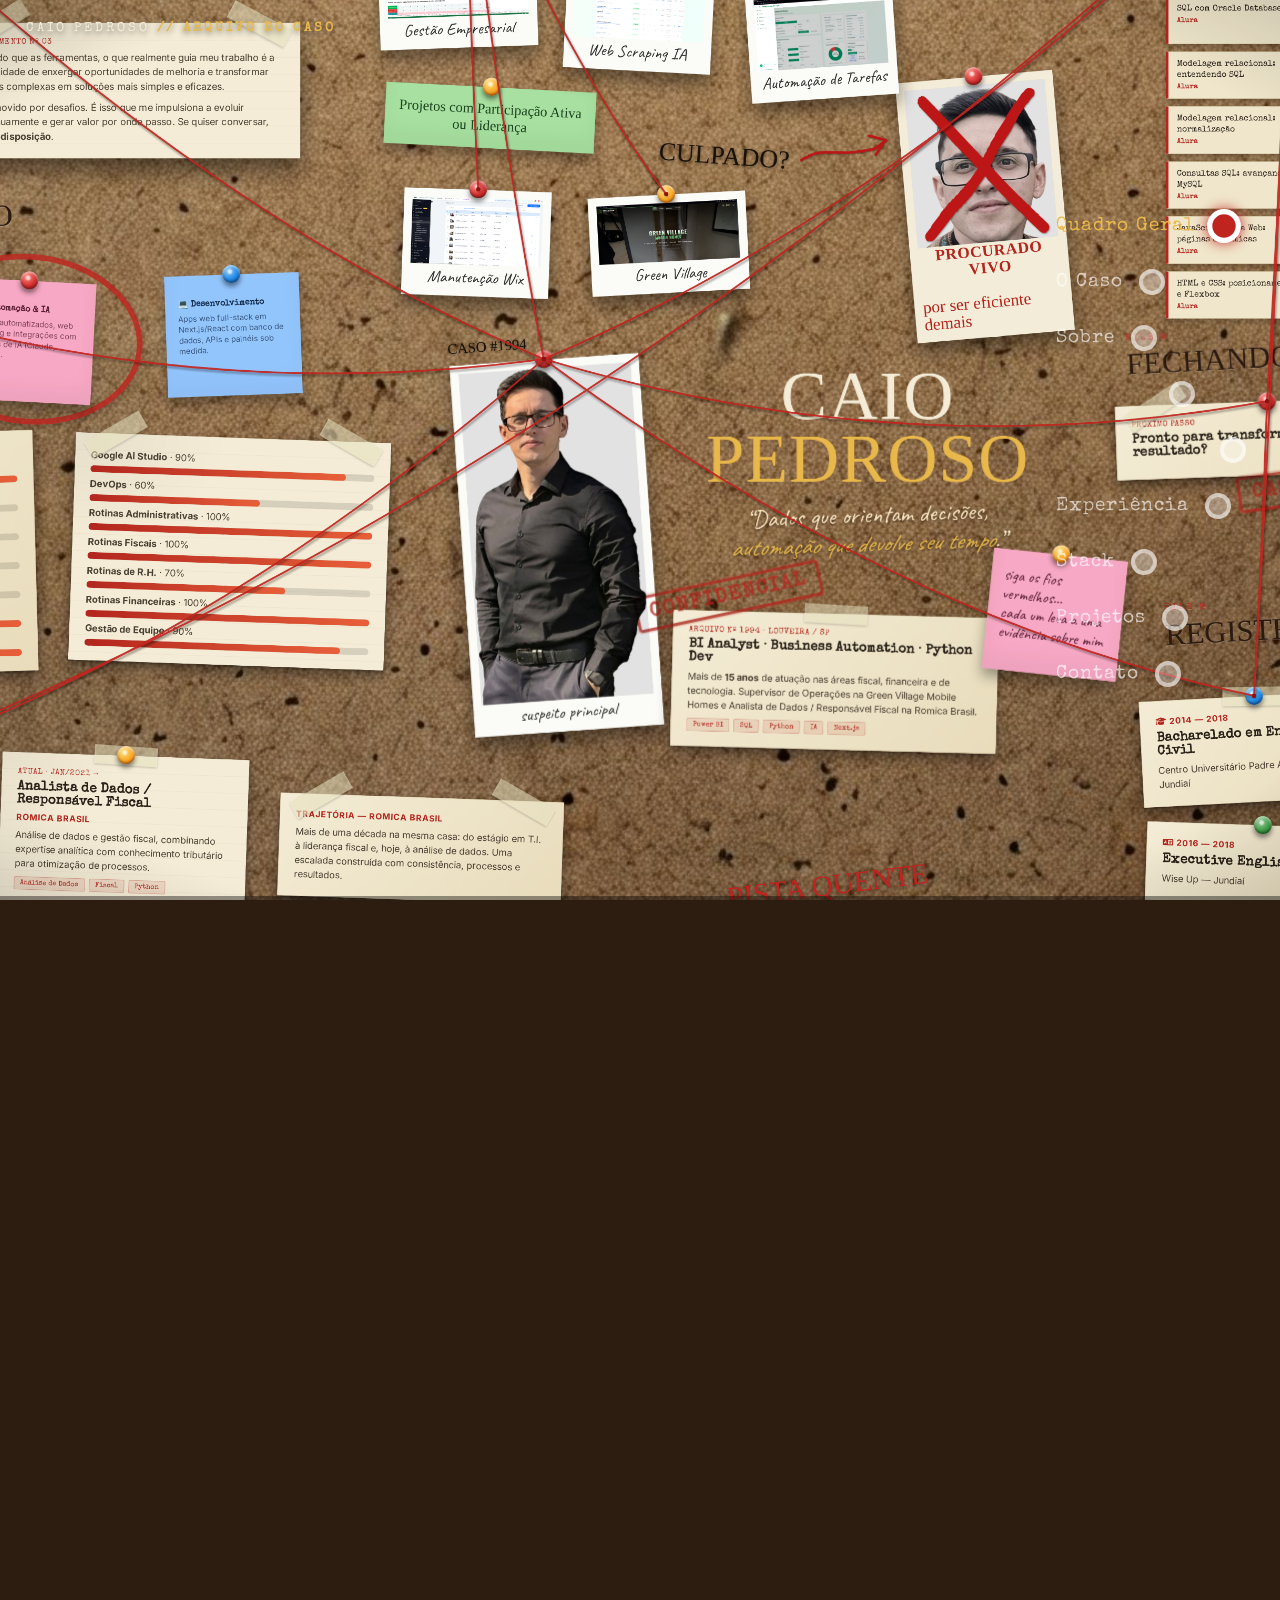
==== board.html @ 562f64b1 "feat: quadro de investigação interativo (board.html) Página "Arquivo do Caso" — portfólio em formato" ====
<!DOCTYPE html>
<html lang="pt-BR">

<head>
    <meta charset="UTF-8">
    <meta name="viewport" content="width=device-width, initial-scale=1.0">
    <title>Caio Pedroso — Arquivo do Caso</title>
    <meta name="description"
        content="Portfólio investigativo de Caio Pedroso — BI Analyst, Business Automation e Python Developer. Um quadro de evidências interativo.">
    <link rel="preconnect" href="https://fonts.googleapis.com">
    <link rel="preconnect" href="https://fonts.gstatic.com" crossorigin>
    <link href="https://fonts.googleapis.com/css2?family=Inter:wght@300;400;500;600;700;800;900&family=Special+Elite&family=Permanent+Marker&family=Caveat:wght@500;600;700&display=swap"
        rel="stylesheet">
    <link rel="stylesheet" href="https://cdnjs.cloudflare.com/ajax/libs/font-awesome/6.5.1/css/all.min.css">
    <link rel="stylesheet" href="assets/css/board.css?v=27">
</head>

<body>

    <!-- ═══════════════ LOADER ═══════════════ -->
    <div class="loader" id="loader">
        <div class="spin"></div>
        <p>ABRINDO ARQUIVO DO CASO…</p>
    </div>

    <!-- ═══════════════ STAGE (camera viewport) ═══════════════ -->
    <div class="stage" id="stage">
        <div class="bg-layer" id="bgLayer"></div>

        <!-- ═══════════════ BOARD WORLD ═══════════════ -->
        <div class="board-world" id="world" style="--world-w:4230px; --world-h:3300px;">

            <!-- Red threads drawn here by JS -->
            <svg class="strings" id="strings" viewBox="0 0 4230 3300" preserveAspectRatio="none"></svg>

            <!-- ───────────── SCATTER · evidências soltas ───────────── -->
            <div class="scatter">
                <div class="circle-mark" style="left: 735px; top: 1523px; width: 200px; height: 150px; transform: rotate(6deg) scale(2.159);"></div>
                <div class="kw ink" style="left: 70px; top: 970px; transform: rotate(-3deg);">DADOS → DECISÃO</div>

                <!-- shared hand-drawn filter for the doodles -->
                <svg width="0" height="0" style="position:absolute" aria-hidden="true">
                    <filter id="rough" x="-30%" y="-30%" width="160%" height="160%">
                        <feTurbulence type="fractalNoise" baseFrequency="0.03" numOctaves="2" seed="11" result="n"/>
                        <feDisplacementMap in="SourceGraphic" in2="n" scale="4.5"/>
                    </filter>
                </svg>

                <!-- detective scribbles -->
                <svg class="doodle" viewBox="0 0 120 70" preserveAspectRatio="none" style="left: 2287px; top: 1187px; width: 190px; height: 110px; transform: rotate(-4deg);" aria-hidden="true">
                    <g filter="url(#rough)" stroke="#bd1717" fill="none" stroke-width="3.2" stroke-linecap="round" stroke-linejoin="round">
                        <path d="M8 40 C 42 22, 80 52, 110 26"/>
                        <path d="M92 17 L 112 24 L 99 41"/>
                    </g>
                </svg>

                <svg class="doodle" viewBox="0 0 80 96" preserveAspectRatio="none" style="left: 2411px; top: 2825px; width: 95px; height: 114px; transform: rotate(5deg) scale(3.704);" aria-hidden="true">
                    <g filter="url(#rough)" stroke="#bd1717" fill="none" stroke-width="3.4" stroke-linecap="round">
                        <ellipse cx="40" cy="44" rx="33" ry="38"/>
                        <path d="M27 31 C 30 18, 53 19, 53 33 C 53 45, 40 44, 40 56"/>
                    </g>
                    <circle cx="40" cy="69" r="2.8" fill="#bd1717"/>
                </svg>

                <div class="kw ink" style="left: 4018px; top: 475px; transform: rotate(3deg); font-size: 38px;">VERIFICAR</div>

                <div class="kw" style="left: 2222px; top: 2614px; transform: rotate(-7deg) scale(1.469); font-size: 38px;">PISTA QUENTE</div>

                <svg class="doodle" viewBox="0 0 130 34" preserveAspectRatio="none" style="left: 3503px; top: 2704px; width: 320px; height: 48px; transform: rotate(-2deg);" aria-hidden="true">
                    <g filter="url(#rough)" stroke="#bd1717" fill="none" stroke-width="3" stroke-linecap="round">
                        <path d="M6 14 C 40 6, 80 24, 124 12"/>
                        <path d="M9 24 C 42 18, 82 30, 122 22"/>
                    </g>
                </svg>

                <div class="kw" style="left: 394px; top: 3018px; transform: rotate(4deg); font-size: 38px;">MOTIVO?</div>
                <div class="kw ink" style="left: 760px; top: 521px; transform: rotate(-5deg); font-size: 38px;">ÁLIBI?</div>

                <!-- exclamation mark -->
                <svg class="doodle" viewBox="0 0 24 90" preserveAspectRatio="none" style="left: 2915px; top: 2730px; width: 44px; height: 120px; transform: rotate(5deg);" aria-hidden="true">
                    <g filter="url(#rough)" stroke="#bd1717" fill="none" stroke-width="5" stroke-linecap="round">
                        <path d="M12 8 L 12 60"/>
                    </g>
                    <circle cx="12" cy="80" r="4.5" fill="#bd1717"/>
                </svg>

                <!-- second arrow -->
                <svg class="doodle" viewBox="0 0 110 80" preserveAspectRatio="none" style="left: 3851px; top: 492px; width: 155px; height: 110px; transform: rotate(-8deg);" aria-hidden="true">
                    <g filter="url(#rough)" stroke="#bd1717" fill="none" stroke-width="3.2" stroke-linecap="round" stroke-linejoin="round">
                        <path d="M100 12 C 70 30, 42 36, 12 66"/>
                        <path d="M30 58 L 10 68 L 23 50"/>
                    </g>
                </svg>

                <div class="kw ink" style="left: 1624px; top: 1595px; transform: rotate(-4deg) scale(0.926); font-size: 30px;">CASO #1994</div>
                <div class="kw" style="left: 2452px; top: 3050px; transform: rotate(-7deg) scale(1.999); font-size: 34px;">URGENTE</div>
                <div class="kw ink" style="left: 2065px; top: 1228px; transform: rotate(4deg) scale(1.36); font-size: 36px;">CULPADO?</div>

                <!-- check mark -->
                <svg class="doodle" viewBox="0 0 50 50" preserveAspectRatio="none" style="left: 2905px; top: 2880px; width: 64px; height: 64px; transform: rotate(-6deg);" aria-hidden="true">
                    <g filter="url(#rough)" stroke="#bd1717" fill="none" stroke-width="4.5" stroke-linecap="round" stroke-linejoin="round">
                        <path d="M8 28 L 20 42 L 44 8"/>
                    </g>
                </svg>

                <div class="polaroid wanted" style="left: 2502px; top: 1098px; width: 300px; --rot: -5deg; transform: rotate(-5deg);">
                    <span class="pin"></span>
                    <div class="wanted-photo">
                        <img src="assets/img/selfie-nobg.png" alt="Procurado">
                        <svg class="redx" viewBox="0 0 100 120" preserveAspectRatio="none" aria-hidden="true">
                            <defs>
                                <filter id="xrough" x="-20%" y="-20%" width="140%" height="140%">
                                    <feTurbulence type="fractalNoise" baseFrequency="0.018 0.024" numOctaves="2" seed="7" result="n"/>
                                    <feDisplacementMap in="SourceGraphic" in2="n" scale="7"/>
                                </filter>
                            </defs>
                            <g filter="url(#xrough)" stroke="#bd1717" stroke-linecap="round" fill="none">
                                <path d="M15 13 C 39 45, 63 80, 87 108" stroke-width="7.5"/>
                                <path d="M17 16 C 41 42, 59 76, 85 104" stroke-width="3" opacity="0.6"/>
                                <path d="M86 14 C 62 47, 40 78, 13 108" stroke-width="7.5"/>
                                <path d="M84 18 C 60 44, 42 74, 16 105" stroke-width="3" opacity="0.6"/>
                            </g>
                        </svg>
                    </div>
                    <span class="caption"><b>PROCURADO VIVO</b><br>por ser eficiente demais</span>
                </div>
            </div>

            <!-- ───────────── 0 · HERO / CASE FILE ───────────── -->
            <section class="cluster" data-step="0" data-name="O Caso" style="left:1420px; top:1680px; width:1800px; height:820px;">
                <div class="polaroid float" style="position: absolute; left: 238px; top: -44px; width: 360px; --rot: -4deg; transform: rotate(-4deg);">
                    <span class="pin" id="pin-hero"></span>
                    <img src="assets/img/hero-img-0150.png" alt="Caio Pedroso">
                    <span class="caption">suspeito principal</span>
                </div>

                <div style="position: absolute; left: 419px; top: -33px; width: 1180px;">
                    <p class="case-title">
                        <span class="first">CAIO</span>
                        <span class="last">PEDROSO</span>
                    </p>
                    <p class="hero-tagline" style="margin-top:20px;">
                        &ldquo;Dados que orientam decisões,<br><em>automação que devolve seu tempo</em>.&rdquo;
                    </p>
                </div>

                <div class="paper aged" style="position: absolute; left: 636px; top: 440px; width: 620px; --rot: 1.5deg; transform: rotate(1.5deg);">
                    <span class="tape tc"></span>
                    <div class="meta">ARQUIVO Nº 1994 · LOUVEIRA / SP</div>
                    <h3>BI Analyst · Business Automation · Python Dev</h3>
                    <p>Mais de <b>15 anos</b> de atuação nas áreas fiscal, financeira e de tecnologia.
                    Supervisor de Operações na Green Village Mobile Homes e Analista de Dados / Responsável
                    Fiscal na Romica Brasil.</p>
                    <div class="tags">
                        <span>Power BI</span><span>SQL</span><span>Python</span><span>IA</span><span>Next.js</span>
                    </div>
                </div>

                <span class="stamp" style="left: 565px; top: 373px;">Confidencial</span>

                <div class="postit pink" style="position: absolute; left: 1237px; top: 327px; width: 256px; --rot: 6deg; transform: rotate(6deg);">
                    <span class="pin amber"></span>
                    siga os fios vermelhos…<br>cada um leva a uma evidência sobre mim
                </div>
            </section>

            <!-- ───────────── 1 · SOBRE ───────────── -->
            <section class="cluster" data-step="1" data-name="Sobre" style="left: 48px; top: 52px; width: 1420px; height: 1180px;">
                <div class="cluster-label" style="left: 118px; top: 369px;">QUEM É ELE?</div>

                <div class="paper aged" style="position: absolute; left: 54px; top: 573px; width: 620px; --rot: -2deg; transform: rotate(-2deg);">
                    <span class="pin" id="pin-sobre"></span>
                    <span class="tape tl"></span><span class="tape tr"></span>
                    <div class="meta">DEPOIMENTO Nº 01</div>
                    <p class="lead">Se você chegou até aqui, imagino que queira conhecer um pouco mais sobre
                    quem está por trás deste trabalho — então vou me apresentar de forma simples e direta.</p>
                    <p>Meu nome é <b>Caio Pedroso</b>, nasci em 1994 e atualmente moro em Louveira, no interior
                    de São Paulo. Ao longo de mais de <b>15 anos de experiência profissional</b>, venho
                    construindo minha trajetória nas áreas fiscal, financeira e de tecnologia, sempre com um
                    objetivo claro: transformar dados em decisões mais inteligentes e eficientes.</p>
                </div>

                <div class="paper" style="position: absolute; left: 737px; top: 549px; width: 600px; --rot: 3deg; transform: rotate(3deg);">
                    <span class="tape tc"></span>
                    <div class="meta">DEPOIMENTO Nº 02</div>
                    <p>Hoje atuo como <b>Supervisor de Operações</b> na Green Village Mobile Homes e também
                    como <b>Analista de Dados e Responsável Fiscal</b> na Romica Brasil. Meu dia a dia envolve
                    análise de dados, otimização de processos e apoio direto na tomada de decisões estratégicas.</p>
                    <p>Tenho experiência com Excel avançado, Power BI, SQL (MySQL e Oracle), Python e automação
                    de processos com uso de inteligência artificial.</p>
                </div>

                <div class="postit" style="position: absolute; left: 361px; top: 979px; width: 256px; --rot: -5deg; transform: rotate(-5deg);">
                    <span class="pin"></span>
                    "como isso pode ser feito de forma <u>melhor</u>?"
                    <small>— a pergunta que me move</small>
                </div>

                <div class="paper" style="position: absolute; left: 656px; top: 953px; width: 640px; --rot: -2deg; transform: rotate(-2deg);">
                    <span class="tape tl"></span><span class="tape tr"></span>
                    <div class="meta">DEPOIMENTO Nº 03</div>
                    <p>Mais do que as ferramentas, o que realmente guia meu trabalho é a capacidade de enxergar
                    oportunidades de melhoria e transformar rotinas complexas em soluções mais simples e eficazes.</p>
                    <p>Sou movido por desafios. É isso que me impulsiona a evoluir continuamente e gerar valor
                    por onde passo. Se quiser conversar, <b>fico à disposição</b>.</p>
                </div>
            </section>

            <!-- ───────────── 2 · FORMAÇÃO ───────────── -->
            <section class="cluster" data-step="2" data-name="Formação" style="left: 2906px; top: 1857px; width: 1180px; height: 1260px;">
                <div class="cluster-label" style="left: 88px; top: 229px;">REGISTROS ACADÊMICOS</div>

                <div class="paper aged" style="position: absolute; left: 43px; top: 419px; width: 440px; --rot: -3deg; transform: rotate(-3deg);">
                    <span class="pin blue" id="pin-formacao"></span>
                    <span class="tape tc"></span>
                    <h4><i class="fas fa-graduation-cap"></i> 2014 — 2018</h4>
                    <h3>Bacharelado em Engenharia Civil</h3>
                    <p>Centro Universitário Padre Anchieta — Jundiaí</p>
                </div>

                <div class="paper aged" style="position: absolute; left: 580px; top: 436px; width: 440px; --rot: 2deg; transform: rotate(2deg) scale(1.166);">
                    <span class="pin"></span>
                    <h4><i class="fas fa-graduation-cap"></i> 2011 — 2013</h4>
                    <h3>Técnico em Publicidade e Propaganda</h3>
                    <p>Escola Professor Luís Rosa — Jundiaí</p>
                </div>

                <div class="paper aged" style="position: absolute; left: 52px; top: 665px; width: 440px; --rot: 2deg; transform: rotate(2deg);">
                    <span class="pin green"></span>
                    <h4><i class="fas fa-language"></i> 2016 — 2018</h4>
                    <h3>Executive English Course</h3>
                    <p>Wise Up — Jundiaí</p>
                </div>

                <div class="paper aged" style="position: absolute; left: 553px; top: 661px; width: 440px; --rot: 4deg; transform: rotate(4deg);">
                    <span class="pin amber"></span>
                    <h4><i class="fas fa-language"></i> 2018</h4>
                    <h3>Executive English Course</h3>
                    <p>EC English Holdings — Toronto, Canadá</p>
                </div>

                <div class="polaroid" style="position: absolute; left: 676px; top: 960px; width: 300px; --rot: -4deg; transform: rotate(-4deg);">
                    <span class="pin amber"></span>
                    <img class="zoom" src="assets/certs/ec-english-toronto.jpeg" alt="EC English Toronto">
                    <span class="caption">English · Toronto 2018</span>
                </div>

                <div class="polaroid" style="position: absolute; left: 1013px; top: 673px; width: 280px; --rot: 3deg; transform: rotate(3deg);">
                    <span class="pin"></span>
                    <img class="zoom" src="assets/certs/bacharelado-engenharia-civil.jpeg" alt="Bacharelado em Engenharia Civil" onerror="this.style.opacity=.4">
                    <span class="caption">Bacharelado · Eng. Civil</span>
                </div>

                <div class="polaroid" style="position: absolute; left: 1027px; top: 959px; width: 260px; --rot: -3deg; transform: rotate(-3deg);">
                    <span class="pin green"></span>
                    <img class="zoom" src="assets/certs/wiseup-english.jpeg" alt="Wise Up English" onerror="this.style.opacity=.4">
                    <span class="caption">Wise Up · English</span>
                </div>

                <div class="paper" style="position: absolute; left: 42px; top: 897px; width: 560px; --rot: -2deg; transform: rotate(-2deg);">
                    <span class="tape tl"></span><span class="tape tr"></span>
                    <h4><i class="fas fa-language"></i> Idiomas</h4>
                    <p><b>Português</b> — Nativo (100%)</p>
                    <div class="bar"><i style="width:100%"></i></div>
                    <p style="margin-top:8px;"><b>Inglês</b> — Avançado (70%)</p>
                    <div class="bar"><i style="width:70%"></i></div>
                    <p style="margin-top:8px;"><b>Espanhol</b> — Básico (30%)</p>
                    <div class="bar"><i style="width:30%"></i></div>
                </div>
            </section>

            <!-- ───────────── 3 · CERTIFICAÇÕES (clique no chip → foto no polaroid) ───────────── -->
            <section class="cluster" data-step="3" data-name="Certificações" style="left:3170px; top:30px; width:1500px; height:1130px;">
                <div class="cluster-label" style="left: -177px; top: 435px;">PROVAS DOCUMENTAIS</div>

                <div class="paper aged" style="position: absolute; left: -167px; top: 586px; width: 480px; --rot: -2deg; transform: rotate(-2deg); z-index: 6;">
                    <span class="pin" id="pin-certs"></span>
                    <span class="tape tc"></span>
                    <h3><i class="fas fa-award"></i> 27 Certificações</h3>
                    <p>Asimov Academy &amp; Alura — dados, programação, banco de dados, automação e front-end.
                    Clique em qualquer prova abaixo para vê-la na fotografia.</p>
                </div>

                <div class="polaroid" id="certPolaroid" style="position: absolute; left: 634px; top: 538px; width: 320px; --rot: 5deg; transform: rotate(5deg); z-index: 7;">
                    <span class="pin amber"></span>
                    <img id="certPhoto" class="zoom" src="assets/certs/alura-power-bi.png" alt="Certificado">
                    <span class="caption" id="certCaption">clique num certificado</span>
                </div>

                <div class="postit hint-note" style="position: absolute; left: 323px; top: 583px; width: 300px; --rot: -3deg; transform: rotate(-3deg);">
                    <span class="tape tc"></span>
                    Click na formação para visualizar o certificado
                </div>

                <div class="evi-grid" style="position: absolute; left: -174px; top: 812px; width: 1140px;">
                    <div class="evi-chip" data-cert="assets/certs/asimov-pandas-sql.png">Analisando Dados com Pandas e SQL<b>Asimov Academy</b></div>
                    <div class="evi-chip" data-cert="assets/certs/asimov-python-starter.png">Python Starter<b>Asimov Academy</b></div>
                    <div class="evi-chip" data-cert="assets/certs/alura-power-bi.png">Power BI Desktop: 1º dashboard<b>Alura</b></div>
                    <div class="evi-chip" data-cert="assets/certs/alura-oracle-db.png">Oracle DB: projeções, seleções, joins e views<b>Alura</b></div>
                    <div class="evi-chip" data-cert="assets/certs/alura-sql-oracle.png">SQL com Oracle Database<b>Alura</b></div>
                    <div class="evi-chip" data-cert="assets/certs/alura-dml-sql.png">Comandos DML: manipulação com MySQL<b>Alura</b></div>
                    <div class="evi-chip" data-cert="assets/certs/alura-logica-js.png">Lógica de programação: Pong e JavaScript<b>Alura</b></div>
                    <div class="evi-chip" data-cert="assets/certs/alura-logica-lacos.png">Lógica de programação: laços e listas<b>Alura</b></div>
                    <div class="evi-chip" data-cert="assets/certs/alura-modelagem-bd.png">Modelagem relacional: entendendo SQL<b>Alura</b></div>
                    <div class="evi-chip" data-cert="assets/certs/alura-algebra-relacional.png">Modelagem relacional: Álgebra Relacional<b>Alura</b></div>
                    <div class="evi-chip" data-cert="assets/certs/alura-modelagem-logica.png">Modelagem: lógica e física<b>Alura</b></div>
                    <div class="evi-chip" data-cert="assets/certs/alura-entidades.png">Modelagem: entidades e atributos<b>Alura</b></div>
                    <div class="evi-chip" data-cert="assets/certs/alura-normalizacao.png">Modelagem relacional: normalização<b>Alura</b></div>
                    <div class="evi-chip" data-cert="assets/certs/alura-excel-domine.png">Excel: domine o editor de planilhas<b>Alura</b></div>
                    <div class="evi-chip" data-cert="assets/certs/alura-procedures-mysql.png">Procedures SQL: código no MySQL<b>Alura</b></div>
                    <div class="evi-chip" data-cert="assets/certs/alura-git-github.png">Git e GitHub: controle de código<b>Alura</b></div>
                    <div class="evi-chip" data-cert="assets/certs/alura-consultas-sql.png">Consultas SQL: avançando no MySQL<b>Alura</b></div>
                    <div class="evi-chip" data-cert="assets/certs/alura-sql-mysql.png">SQL com MySQL: manipule e consulte<b>Alura</b></div>
                    <div class="evi-chip" data-cert="assets/certs/alura-excel-vba.png">Excel: automatizando com VBA<b>Alura</b></div>
                    <div class="evi-chip" data-cert="assets/certs/alura-js-dom.png">JavaScript: manipulando o DOM<b>Alura</b></div>
                    <div class="evi-chip" data-cert="assets/certs/alura-js-web.png">JavaScript para Web: páginas dinâmicas<b>Alura</b></div>
                    <div class="evi-chip" data-cert="assets/certs/alura-html-css.png">HTML e CSS: responsividade e publicação<b>Alura</b></div>
                    <div class="evi-chip" data-cert="assets/certs/alura-html-mobile.png">HTML e CSS: mobile-first<b>Alura</b></div>
                    <div class="evi-chip" data-cert="assets/certs/alura-html-pratica.png">HTML e CSS: praticando<b>Alura</b></div>
                    <div class="evi-chip" data-cert="assets/certs/alura-html-flexbox.png">HTML e CSS: posicionamento e Flexbox<b>Alura</b></div>
                    <div class="evi-chip" data-cert="assets/certs/alura-html-header-footer.png">HTML e CSS: cabeçalho, footer e variáveis<b>Alura</b></div>
                    <div class="evi-chip" data-cert="assets/certs/alura-html-ambiente.png">HTML e CSS: ambientes e estrutura<b>Alura</b></div>
                </div>
            </section>

            <!-- ───────────── 4 · EXPERIÊNCIA ───────────── -->
            <section class="cluster" data-step="4" data-name="Experiência" style="left: 241px; top: 2211px; width: 2160px; height: 940px;">
                <div class="cluster-label" style="left: 18px; top: 34px;">LINHA DO TEMPO</div>

                <div class="paper" style="position: absolute; left: 25px; top: 206px; width: 470px; --rot: -2deg; transform: rotate(-2deg);">
                    <span class="pin" id="pin-exp"></span>
                    <span class="tape tl"></span><span class="tape tr"></span>
                    <div class="meta">ATUAL · SET/2025 →</div>
                    <h3>Supervisor de Operações Brasil</h3>
                    <h4>Green Village Mobile Homes</h4>
                    <p>Supervisão das operações no Brasil, coordenando equipes e garantindo a eficiência dos
                    processos digitais e operacionais.</p>
                    <div class="tags"><span>Operações</span><span>Supervisão</span><span>Automação</span><span>T.I.</span></div>
                </div>

                <div class="paper" style="position: absolute; left: 538px; top: 179px; width: 470px; --rot: 2deg; transform: rotate(2deg);">
                    <span class="pin amber"></span>
                    <span class="tape tc"></span>
                    <div class="meta">ATUAL · JAN/2021 →</div>
                    <h3>Analista de Dados / Responsável Fiscal</h3>
                    <h4>Romica Brasil</h4>
                    <p>Análise de dados e gestão fiscal, combinando expertise analítica com conhecimento
                    tributário para otimização de processos.</p>
                    <div class="tags"><span>Análise de Dados</span><span>Fiscal</span><span>Python</span></div>
                </div>

                <div class="paper aged" style="position: absolute; left: 1068px; top: 258px; width: 540px; --rot: 2deg; transform: rotate(2deg);">
                    <span class="tape tl"></span><span class="tape tr"></span>
                    <h4>Trajetória — Romica Brasil</h4>
                    <p>Mais de uma década na mesma casa: do estágio em T.I. à liderança fiscal e, hoje, à análise
                    de dados. Uma escalada construída com consistência, processos e resultados.</p>
                </div>

                <div class="postit blue" style="position:absolute; left:40px; top:540px; width:256px; --rot:-4deg; transform:rotate(-4deg);">
                    <span class="pin blue"></span>
                    <b style="font-family:'Special Elite',monospace; font-size:14px;">JAN/2021 — 2025</b><br>
                    Analista de Dados<br><small>Romica · Power BI, Python, SQL, Firebase</small>
                </div>
                <div class="postit green" style="position:absolute; left:320px; top:580px; width:256px; --rot:3deg; transform:rotate(3deg);">
                    <span class="pin green"></span>
                    <b style="font-family:'Special Elite',monospace; font-size:14px;">2014 — 2021</b><br>
                    Responsável Fiscal<br><small>Romica · liderança de 5 colaboradores</small>
                </div>
                <div class="postit" style="position:absolute; left:600px; top:560px; width:256px; --rot:-2deg; transform:rotate(-2deg);">
                    <span class="pin"></span>
                    <b style="font-family:'Special Elite',monospace; font-size:14px;">2012 — 2014</b><br>
                    Escriturário Fiscal Pleno<br><small>Romica · fechamento contábil</small>
                </div>
                <div class="postit pink" style="position:absolute; left:880px; top:580px; width:256px; --rot:4deg; transform:rotate(4deg);">
                    <span class="pin"></span>
                    <b style="font-family:'Special Elite',monospace; font-size:14px;">2011 — 2012</b><br>
                    Escriturário Fiscal Júnior<br><small>Romica · notas fiscais e impostos</small>
                </div>
                <div class="postit" style="position:absolute; left:1160px; top:540px; width:256px; --rot:-3deg; transform:rotate(-3deg);">
                    <span class="pin amber"></span>
                    <b style="font-family:'Special Elite',monospace; font-size:14px;">2010 — 2011</b><br>
                    Estagiário em Tecnologia<br><small>Romica · suporte e infraestrutura</small>
                </div>
            </section>

            <!-- ───────────── 5 · STACK ───────────── -->
            <section class="cluster" data-step="5" data-name="Stack" style="left: 188px; top: 1290px; width: 1480px; height: 1000px;">
                <div class="cluster-label" style="left: 85px; top: 30px;">ARSENAL TÉCNICO</div>

                <div class="postit" style="position: absolute; left: 81px; top: 197px; width: 256px; --rot: -4deg; transform: rotate(-4deg);">
                    <span class="pin amber" id="pin-stack"></span>
                    <b style="font-family:'Special Elite',monospace; font-size:16px;">📊 Análise &amp; BI</b><br>
                    <small style="margin-top:6px;">Dashboards em Power BI, queries em SQL, modelagem de dados e
                    relatórios que orientam decisões.</small>
                </div>
                <div class="postit pink" style="position: absolute; left: 513px; top: 197px; width: 256px; --rot: 3deg; transform: rotate(3deg);">
                    <span class="pin"></span>
                    <b style="font-family:'Special Elite',monospace; font-size:16px;">🤖 Automação &amp; IA</b><br>
                    <small style="margin-top:6px;">Fluxos automatizados, web scraping e integrações com agentes de
                    IA (Claude, OpenAI).</small>
                </div>
                <div class="postit blue" style="position: absolute; left: 907px; top: 185px; width: 256px; --rot: -2deg; transform: rotate(-2deg);">
                    <span class="pin blue"></span>
                    <b style="font-family:'Special Elite',monospace; font-size:16px;">💻 Desenvolvimento</b><br>
                    <small style="margin-top:6px;">Apps web full-stack em Next.js/React com banco de dados, APIs e
                    painéis sob medida.</small>
                </div>

                <div class="paper aged" style="position: absolute; left: 59px; top: 488px; width: 600px; --rot: -1.5deg; transform: rotate(-1.5deg);">
                    <span class="tape tc"></span>
                    <div class="meta">ANÁLISE FORENSE DE COMPETÊNCIAS</div>
                    <div style="font-size:16px; line-height:1.35;">
                        <p style="margin:0;"><b>Excel Avançado</b> · 100%</p><div class="bar"><i style="width:100%"></i></div>
                        <p style="margin:8px 0 0;"><b>SQL · MySQL · Oracle</b> · 90%</p><div class="bar"><i style="width:90%"></i></div>
                        <p style="margin:8px 0 0;"><b>Python</b> · 85%</p><div class="bar"><i style="width:85%"></i></div>
                        <p style="margin:8px 0 0;"><b>Pandas</b> · 85%</p><div class="bar"><i style="width:85%"></i></div>
                        <p style="margin:8px 0 0;"><b>Power BI</b> · 60%</p><div class="bar"><i style="width:60%"></i></div>
                        <p style="margin:8px 0 0;"><b>Claude</b> · 100%</p><div class="bar"><i style="width:100%"></i></div>
                        <p style="margin:8px 0 0;"><b>OpenAI</b> · 100%</p><div class="bar"><i style="width:100%"></i></div>
                    </div>
                </div>

                <div class="paper" style="position: absolute; left: 728px; top: 495px; width: 600px; --rot: 2deg; transform: rotate(2deg);">
                    <span class="tape tl"></span><span class="tape tr"></span>
                    <div style="font-size:16px; line-height:1.35;">
                        <p style="margin:0;"><b>Google AI Studio</b> · 90%</p><div class="bar"><i style="width:90%"></i></div>
                        <p style="margin:8px 0 0;"><b>DevOps</b> · 60%</p><div class="bar"><i style="width:60%"></i></div>
                        <p style="margin:8px 0 0;"><b>Rotinas Administrativas</b> · 100%</p><div class="bar"><i style="width:100%"></i></div>
                        <p style="margin:8px 0 0;"><b>Rotinas Fiscais</b> · 100%</p><div class="bar"><i style="width:100%"></i></div>
                        <p style="margin:8px 0 0;"><b>Rotinas de R.H.</b> · 70%</p><div class="bar"><i style="width:70%"></i></div>
                        <p style="margin:8px 0 0;"><b>Rotinas Financeiras</b> · 100%</p><div class="bar"><i style="width:100%"></i></div>
                        <p style="margin:8px 0 0;"><b>Gestão de Equipe</b> · 90%</p><div class="bar"><i style="width:90%"></i></div>
                    </div>
                </div>
            </section>

            <!-- ───────────── 6 · PROJETOS (polaroids · clique → post-it · fios no hub "autoria própria") ───────────── -->
            <section class="cluster" data-step="6" data-name="Projetos" style="left: 1435px; top: 266px; width: 1480px; height: 1340px;">
                <div class="cluster-label" style="left: 70px; top: 192px;">CENAS DO CRIME</div>

                <div class="postit note-label" style="position: absolute; left: 48px; top: 351px; width: 360px; --rot: -2deg; transform: rotate(-2deg);">
                    <span class="pin" id="pin-proj-own"></span>
                    Projetos de autoria própria
                </div>
                <div class="postit note-label green" style="position: absolute; left: 76px; top: 853px; width: 400px; --rot: 3deg; transform: rotate(3deg);">
                    <span class="pin amber"></span>
                    Projetos com Participação Ativa ou Liderança
                </div>
                <div class="postit hint-note" style="position: absolute; left: 608px; top: 205px; width: 300px; --rot: 3deg; transform: rotate(3deg);">
                    <span class="tape tc"></span>
                    Click na fotografia para mais detalhes
                </div>

                <div class="polaroid has-note" style="position: absolute; left: 421px; top: 350px; width: 300px; --rot: -3deg; transform: rotate(-3deg);" data-title="Gestão Financeira Inteligente" data-tags="Next.js, PostgreSQL, IA, WhatsApp" data-link="https://app.ggreengo.com" data-desc="Aplicação completa de gestão financeira pessoal: controle de investimentos em renda variável e fixa, múltiplas contas bancárias, cartões de crédito, metas de economia e relatórios detalhados. Integração com agente de IA via WhatsApp para lançamentos, edição e geração de relatórios automatizados.">
                    <span class="pin" id="pin-proj"></span>
                    <img src="assets/img/greengo-app.png" alt="Gestão Financeira Inteligente">
                    <span class="caption">★ Gestão Financeira IA</span>
                </div>

                <div class="polaroid has-note" style="position: absolute; left: 768px; top: 351px; width: 270px; --rot: 4deg; transform: rotate(4deg);" data-title="Gestão Financeira Pessoal" data-tags="Excel, VBA, Macros" data-desc="Planilha completa com lançamentos dinâmicos, macros, login com senha, banco de dados oculto, múltiplos cartões, investimentos, aposentadoria e relatórios detalhados.">
                    <span class="pin amber" id="pin-pg2"></span>
                    <img src="assets/img/gfp.png" alt="Gestão Financeira Pessoal">
                    <span class="caption">Planilha GFP</span>
                </div>

                <div class="polaroid has-note" style="position: absolute; left: 64px; top: 542px; width: 300px; --rot: -2deg; transform: rotate(-2deg);" data-title="Gestão Empresarial" data-tags="Excel, VBA, Análise" data-desc="Planilha versátil para gestão empresarial de qualquer segmento, com cálculos, análises e relatórios complexos para apoiar o empresário no dia a dia.">
                    <span class="pin green" id="pin-pg3"></span>
                    <img src="assets/img/planilha-empresa.png" alt="Gestão Empresarial" onerror="this.style.opacity=.4">
                    <span class="caption">Gestão Empresarial</span>
                </div>

                <div class="polaroid has-note" style="position: absolute; left: 1115px; top: 364px; width: 300px; --rot: 3deg; transform: rotate(3deg);" data-title="Gestão Empresarial Complexa" data-tags="React, Tailwind, SQLite, API" data-desc="App web completa: login multinível, ponto digital, módulo Vendas com 3+ mil anúncios via API, módulo Logístico, RH com folha automática, Financeiro com fluxo de caixa, CEO, T.I. e Desenvolvedor.">
                    <span class="pin" id="pin-pg4"></span>
                    <img src="assets/img/gestão-nextjs.png" alt="Gestão Empresarial Complexa" onerror="this.style.opacity=.4">
                    <span class="caption">★ Gestão Complexa</span>
                </div>

                <div class="polaroid has-note" style="position: absolute; left: 466px; top: 1057px; width: 300px; --rot: -3deg; transform: rotate(-3deg);" data-title="Green Village Mobile Homes" data-tags="Next.js, Frontend, Liderança" data-link="https://greenvillagemobilehomes.com" data-desc="Site institucional de empresa portuguesa especializada em casas móveis. Liderança de equipe e coordenação de frontend/backend para uma plataforma moderna e otimizada para conversão de clientes.">
                    <span class="pin amber" id="pin-pg5"></span>
                    <img src="assets/img/greenvillage-site.png" alt="Green Village Mobile Homes" onerror="this.style.opacity=.4">
                    <span class="caption">Green Village</span>
                </div>

                <div class="polaroid has-note" style="position: absolute; left: 767px; top: 663px; width: 280px; --rot: -4deg; transform: rotate(-4deg);" data-title="Automação de Tarefas Empresariais" data-tags="Next.js, Prisma, API" data-desc="Aplicação interna para modernizar tarefas empresariais: formação de preço, controle de estoque, geração de rotas logísticas e romaneios diários.">
                    <span class="pin" id="pin-pg6"></span>
                    <img src="assets/img/automation-activity.png" alt="Automação de Tarefas">
                    <span class="caption">Automação de Tarefas</span>
                </div>

                <div class="polaroid has-note" style="position: absolute; left: 419px; top: 636px; width: 280px; --rot: 3deg; transform: rotate(3deg);" data-title="Web Scraping Inteligente" data-tags="Python, Next.js, IA, PostgreSQL" data-desc="Sistema automatizado para coleta de anúncios de diversos fornecedores. Integração com agente de IA para padronizar, traduzir, organizar e calcular preços finais, persistindo direto em banco PostgreSQL.">
                    <span class="pin amber" id="pin-pg7"></span>
                    <img src="assets/img/webscraper-project.png" alt="Web Scraping Inteligente">
                    <span class="caption">Web Scraping IA</span>
                </div>

                <div class="polaroid has-note" style="position: absolute; left: 110px; top: 1048px; width: 280px; --rot: 2deg; transform: rotate(2deg);" data-title="Manutenção de Website (Wix)" data-tags="Wix, Gestão, T.I." data-desc="Administração, manutenção e atualização contínua de site institucional hospedado em Wix. Coordenação da equipe de T.I. e garantia de performance e integridade do conteúdo digital da empresa.">
                    <span class="pin" id="pin-pg8"></span>
                    <img src="assets/img/gv-wix-site.png" alt="Manutenção Site Wix" onerror="this.style.opacity=.4">
                    <span class="caption">Manutenção Wix</span>
                </div>
            </section>

            <!-- ───────────── 7 · CONTATO ───────────── -->
            <section class="cluster" data-step="7" data-name="Contato" style="left:3170px; top:1140px; width:1320px; height:800px;">
                <div class="cluster-label" style="left: -250px; top: 436px;">FECHANDO O CASO</div>

                <div class="paper aged" style="position: absolute; left: -269px; top: 576px; width: 580px; --rot: -2deg; transform: rotate(-2deg);">
                    <span class="pin" id="pin-contato"></span>
                    <span class="tape tl"></span><span class="tape tr"></span>
                    <div class="meta">PRÓXIMO PASSO</div>
                    <h3>Pronto para transformar dados em resultado?</h3>
                </div>

                <div class="postit contact-note" style="position: absolute; left: 318px; top: 473px; width: 256px; --rot: -3deg; transform: rotate(-3deg);">
                    <a href="mailto:cjgpedroso@gmail.com" style="color:inherit; text-decoration:none;">
                        <span class="pin amber"></span>
                        <i class="fas fa-envelope"></i> E-mail<br><small>cjgpedroso@gmail.com</small>
                    </a>
                </div>
                <div class="postit contact-note green" style="position: absolute; left: 312px; top: 578px; width: 256px; --rot: 4deg; transform: rotate(4deg);">
                    <a href="https://wa.me/5511945487575" target="_blank" style="color:inherit; text-decoration:none;">
                        <span class="pin green"></span>
                        <i class="fab fa-whatsapp"></i> WhatsApp<br><small>+55 11 94548-7575</small>
                    </a>
                </div>
                <div class="postit contact-note blue" style="position: absolute; left: 310px; top: 683px; width: 256px; --rot: -2deg; transform: rotate(-2deg);">
                    <a href="https://linkedin.com/in/caiojgpedroso" target="_blank" style="color:inherit; text-decoration:none;">
                        <span class="pin blue"></span>
                        <i class="fab fa-linkedin-in"></i> LinkedIn<br><small>/in/caiojgpedroso</small>
                    </a>
                </div>
                <div class="postit contact-note pink" style="position: absolute; left: 308px; top: 785px; width: 256px; --rot: -3deg; transform: rotate(-3deg);">
                    <a href="https://github.com/cjgpedroso-coder" target="_blank" style="color:inherit; text-decoration:none;">
                        <span class="pin"></span>
                        <i class="fab fa-github"></i> GitHub<br><small>/cjgpedroso-coder</small>
                    </a>
                </div>

                <span class="stamp" style="left: -38px; top: 699px; transform: rotate(-8deg);">Caso Aberto</span>
            </section>

        </div><!-- /world -->

        <div class="fg-layer" id="fgLayer"></div>
    </div><!-- /stage -->

    <!-- ═══════════════ UI OVERLAY ═══════════════ -->
    <div class="ui">
        <div class="ui-brand">CAIO PEDROSO <b>// ARQUIVO DO CASO</b></div>
        <nav class="case-nav" id="caseNav"></nav>
        <div class="scroll-hint" id="scrollHint">
            VISÃO GERAL DO CASO · ROLE PARA APROXIMAR
            <span class="arrow"><i class="fas fa-chevron-down"></i></span>
        </div>
    </div>
    <div class="progress-rail"><i id="progressBar"></i></div>

    <!-- mobile note -->
    <div class="mobile-note" id="mobileNote">
        <p style="font-size:22px; letter-spacing:2px;">🔍 ARQUIVO DO CASO</p>
        <p style="opacity:.8; line-height:1.6;">Esta experiência investigativa é otimizada para tela grande.<br>
        Para a melhor experiência, abra no desktop.</p>
        <p><a href="#" onclick="document.getElementById('mobileNote').style.display='none';return false;">Explorar mesmo assim →</a></p>
    </div>

    <!-- scroll spacer (height set by JS) -->
    <div id="scrollSpacer"></div>

    <script src="assets/js/board.js?v=27"></script>
</body>

</html>
---- assets/css/board.css ----
/* ═══════════════════════════════════════════════════════════════
   CAIO PEDROSO — INVESTIGATION BOARD
   Quadro de investigação com câmera cinematográfica + parallax
   ═══════════════════════════════════════════════════════════════ */

:root {
    --cork-1: #b07a42;
    --cork-2: #9a6531;
    --cork-3: #855224;
    --paper: #f4ecd6;
    --paper-2: #efe6cb;
    --ink: #2a2118;
    --ink-soft: #4a3f31;
    --thread: #c0241f;
    --thread-dark: #8c1410;
    --postit-yellow: #f6e05e;
    --postit-pink: #f7a8c4;
    --postit-blue: #93c5fd;
    --postit-green: #a7e0a0;
    --stamp: #b3261e;
    --accent: #e8b84b;
}

* { margin: 0; padding: 0; box-sizing: border-box; }

html { scroll-behavior: auto; }

body {
    font-family: 'Inter', system-ui, sans-serif;
    background: #2c1d10;
    color: var(--ink);
    overflow-x: hidden;
    cursor: default;
}

/* The scroll spacer creates scroll distance; visuals are fixed in .stage */
#scrollSpacer { width: 1px; pointer-events: none; }

/* ═══════════════ STAGE (camera viewport) ═══════════════ */
.stage {
    position: fixed;
    inset: 0;
    overflow: hidden;
    background:
        radial-gradient(120% 120% at 50% 40%, #3a2715 0%, #241608 70%, #160d04 100%);
}

/* Far background layer — the detective room (photo), slow parallax */
.bg-layer {
    position: absolute;
    inset: -8%;
    background: #1a1208 url("../img/quadro.jpg") center / cover no-repeat;
    filter: brightness(0.5) saturate(0.85) blur(2px);
    will-change: transform;
    z-index: 0;
}
.bg-layer::after {
    content: "";
    position: absolute;
    inset: 0;
    background: radial-gradient(120% 120% at 50% 45%, transparent 35%, rgba(0,0,0,0.6) 100%);
}

/* ═══════════════ BOARD WORLD (the giant corkboard) ═══════════════ */
.board-world {
    position: absolute;
    top: 0;
    left: 0;
    transform-origin: 0 0;
    will-change: transform;
    z-index: 1;
    /* size set inline / by JS via --world-w / --world-h */
    width: var(--world-w, 4730px);
    height: var(--world-h, 3300px);
    /* Real cork board photo */
    background: #9a6531 url("../img/quadro-cork.jpg") center / cover no-repeat;
    box-shadow: inset 0 0 400px rgba(0,0,0,0.4);
}

/* wooden frame around the board */
.board-world::before {
    content: "";
    position: absolute;
    inset: -46px;
    border: 46px solid;
    border-image: repeating-linear-gradient(45deg, #5b3a1c 0 18px, #6e4a26 18px 36px) 46;
    box-shadow: 0 40px 120px rgba(0,0,0,0.6), inset 0 0 60px rgba(0,0,0,0.5);
    pointer-events: none;
}

/* ═══════════════ STRINGS (red thread) ═══════════════ */
.strings {
    position: absolute;
    top: 0; left: 0;
    width: 100%;
    height: 100%;
    overflow: visible;
    pointer-events: none;
    z-index: 10;   /* threads pass in front of cards & loose evidence */
}
.strings path {
    fill: none;
    stroke: var(--thread);
    stroke-width: 3.5;
    stroke-linecap: round;
    filter: drop-shadow(2px 4px 2px rgba(0,0,0,0.45));
    opacity: 0.92;
}

/* ═══════════════ CLUSTERS (sections) ═══════════════ */
.cluster {
    position: absolute;
    z-index: 4;
    pointer-events: none;   /* empty section box must not block clicks on overlapping sections */
}
.cluster > * { pointer-events: auto; }
.cluster-label {
    position: absolute;
    top: -88px;
    left: 0;
    font-family: 'Permanent Marker', cursive;
    font-size: 58px;
    color: #2a1a10;
    transform: rotate(-3deg);
    background: rgba(244,236,214,0.0);
    text-shadow: 0 1px 0 rgba(255,255,255,0.25);
}
.cluster-label::before {
    content: "FILE №";
    display: block;
    font-family: 'Special Elite', monospace;
    font-size: 18px;
    letter-spacing: 4px;
    color: var(--stamp);
    transform: rotate(1deg);
    margin-bottom: 2px;
}

/* ═══════════════ PINS ═══════════════ */
.pin {
    position: absolute;
    top: -18px; left: 50%;
    width: 34px; height: 34px;
    transform: translateX(-50%);
    border-radius: 50%;
    background: radial-gradient(circle at 35% 30%, #ff8a80, #d32f2f 55%, #8c1410);
    box-shadow: 0 7px 10px rgba(0,0,0,0.45), inset 0 -3px 5px rgba(0,0,0,0.4), inset 0 3px 4px rgba(255,255,255,0.6);
    z-index: 12;
}
.pin::after {
    content: "";
    position: absolute;
    top: 8px; left: 10px;
    width: 9px; height: 9px;
    border-radius: 50%;
    background: rgba(255,255,255,0.7);
    filter: blur(1px);
}
.pin.blue  { background: radial-gradient(circle at 35% 30%, #90caf9, #1e88e5 55%, #0d47a1); }
.pin.green { background: radial-gradient(circle at 35% 30%, #a5d6a7, #43a047 55%, #1b5e20); }
.pin.amber { background: radial-gradient(circle at 35% 30%, #ffe082, #f9a825 55%, #e65100); }

/* ═══════════════ PAPERS ═══════════════ */
.paper {
    position: relative;
    background: var(--paper);
    color: var(--ink);
    padding: 28px 30px;
    border-radius: 2px;
    box-shadow: 0 12px 26px rgba(0,0,0,0.42), 0 2px 4px rgba(0,0,0,0.3);
    background-image:
        linear-gradient(rgba(120,90,40,0.05) 1px, transparent 1px),
        radial-gradient(120% 120% at 0% 0%, rgba(0,0,0,0.06), transparent 40%);
    background-size: 100% 32px, 100% 100%;
    transition: transform 0.35s cubic-bezier(.2,.8,.2,1), box-shadow 0.35s ease;
}
.paper:hover {
    transform: translateY(-6px) rotate(0deg) scale(1.02) !important;
    box-shadow: 0 22px 40px rgba(0,0,0,0.5);
    z-index: 20;
}
.paper.aged {
    background: linear-gradient(135deg, #f4ecd6, #e8dcbb);
    border: 1px solid rgba(120,90,40,0.18);
}
.paper h3 {
    font-family: 'Special Elite', monospace;
    font-size: 25px;
    margin-bottom: 10px;
    color: var(--ink);
    letter-spacing: 0.3px;
}
.paper h4 {
    font-size: 16px;
    font-weight: 700;
    color: var(--stamp);
    margin-bottom: 10px;
    text-transform: uppercase;
    letter-spacing: 1px;
}
.paper p {
    font-size: 18px;
    line-height: 1.5;
    color: var(--ink-soft);
}
.paper p + p { margin-top: 12px; }
.paper .meta {
    font-family: 'Special Elite', monospace;
    font-size: 15px;
    color: var(--stamp);
    letter-spacing: 1px;
    margin-bottom: 8px;
}
.paper .lead { font-weight: 600; color: var(--ink); }

/* tape decoration */
.tape {
    position: absolute;
    width: 120px; height: 36px;
    background: rgba(230,225,190,0.55);
    box-shadow: 0 2px 4px rgba(0,0,0,0.2);
    backdrop-filter: blur(0.5px);
    border-left: 1px dashed rgba(255,255,255,0.4);
    border-right: 1px dashed rgba(255,255,255,0.4);
}
.tape.tl { top: -16px; left: 16px; transform: rotate(-32deg); }
.tape.tr { top: -16px; right: 16px; transform: rotate(28deg); }
.tape.tc { top: -18px; left: 50%; transform: translateX(-50%) rotate(2deg); }

/* ═══════════════ POST-IT ═══════════════ */
.postit {
    position: relative;
    width: 256px;
    min-height: 230px;
    padding: 30px 24px 24px;
    background: var(--postit-yellow);
    color: #3a3016;
    font-family: 'Caveat', cursive;
    font-size: 30px;
    line-height: 1.2;
    box-shadow: 0 14px 24px rgba(0,0,0,0.35), inset 0 -26px 36px rgba(0,0,0,0.04);
    transition: transform 0.3s ease, box-shadow 0.3s ease;
}
.postit:hover { transform: scale(1.04) rotate(0deg) !important; z-index: 20; box-shadow: 0 22px 38px rgba(0,0,0,0.45); }
.postit.pink  { background: var(--postit-pink);  color: #5a1d35; }
.postit.blue  { background: var(--postit-blue);  color: #16314f; }
.postit.green { background: var(--postit-green); color: #1d4520; }
.postit .pct {
    display: block;
    font-family: 'Permanent Marker', cursive;
    font-size: 42px;
    margin-top: 6px;
}
.postit small {
    font-family: 'Inter', sans-serif;
    font-size: 15px;
    opacity: 0.72;
    display: block;
    line-height: 1.35;
}

/* ═══════════════ POLAROID ═══════════════ */
.polaroid {
    position: relative;
    background: #fbfbf7;
    padding: 16px 16px 60px;
    box-shadow: 0 18px 34px rgba(0,0,0,0.45);
    transition: transform 0.35s cubic-bezier(.2,.8,.2,1), box-shadow 0.35s ease;
}
.polaroid:hover { transform: scale(1.04) rotate(0deg) !important; z-index: 25; box-shadow: 0 28px 50px rgba(0,0,0,0.55); }
.polaroid img {
    display: block;
    width: 100%;
    height: auto;
    background: #ddd;
    filter: contrast(1.05) saturate(1.05);
}
.polaroid .caption {
    position: absolute;
    bottom: 16px; left: 0; right: 0;
    text-align: center;
    font-family: 'Caveat', cursive;
    font-size: 32px;
    color: #333;
}

/* ═══════════════ HERO / CASE FILE ═══════════════ */
.case-photo { width: 360px; }
.case-photo img { aspect-ratio: 3/4; object-fit: cover; }
.case-title {
    font-family: 'Permanent Marker', cursive;
    color: var(--paper);
    text-align: center;
    line-height: 0.9;
}
.case-title .first { display: block; font-size: 132px; letter-spacing: 2px; }
.case-title .last  { display: block; font-size: 132px; color: var(--accent); letter-spacing: 2px; }

.stamp {
    position: absolute;
    font-family: 'Special Elite', monospace;
    font-weight: 700;
    color: var(--stamp);
    border: 5px solid var(--stamp);
    padding: 10px 22px;
    border-radius: 6px;
    text-transform: uppercase;
    letter-spacing: 3px;
    font-size: 38px;
    opacity: 0.78;
    transform: rotate(-12deg);
    box-shadow: 0 0 0 3px rgba(179,38,30,0.25);
    mix-blend-mode: multiply;
}

.hero-tagline {
    font-family: 'Caveat', cursive;
    font-size: 46px;
    color: #ffe9c2;
    text-align: center;
    line-height: 1.2;
    transform: rotate(-2deg);
    text-shadow: 0 2px 6px rgba(0,0,0,0.5);
}
.hero-tagline em { color: var(--accent); font-style: italic; }

/* ═══════════════ EVIDENCE CHIPS (certs / tags) ═══════════════ */
.evi-grid { display: flex; flex-wrap: wrap; gap: 14px; }
.evi-chip {
    background: var(--paper-2);
    border: 1px solid rgba(120,90,40,0.25);
    border-left: 5px solid var(--stamp);
    padding: 13px 16px;
    font-family: 'Special Elite', monospace;
    font-size: 16px;
    line-height: 1.3;
    color: var(--ink);
    width: 272px;
    box-shadow: 0 5px 12px rgba(0,0,0,0.25);
    position: relative;
    transition: transform 0.25s ease;
}
.evi-chip:hover { transform: translateY(-3px) scale(1.03); z-index: 15; cursor: pointer; }
.evi-chip b { color: var(--stamp); display: block; font-size: 13px; letter-spacing: 0.5px; margin-top: 4px; }
/* selected certificate — em evidência */
.evi-chip.active {
    background: #fffdf3;
    border-left-color: var(--accent);
    transform: translateY(-4px) scale(1.08);
    box-shadow: 0 12px 26px rgba(0,0,0,0.45);
    outline: 3px solid var(--accent);
    z-index: 25;
}
.evi-chip.active::after {
    content: "\f3c5";
    font-family: "Font Awesome 6 Free"; font-weight: 900;
    position: absolute; top: 6px; right: 8px;
    color: var(--stamp); font-size: 12px;
}
/* the cert polaroid flashes when a new certificate is selected */
@keyframes certFlash { 0% { box-shadow: 0 0 0 0 rgba(232,184,75,0.9), 0 18px 34px rgba(0,0,0,0.45); } 100% { box-shadow: 0 0 0 22px rgba(232,184,75,0), 0 18px 34px rgba(0,0,0,0.45); } }
#certPolaroid.flash { animation: certFlash 0.6s ease-out; }

/* skill bar inside postit/paper */
.bar { height: 13px; background: rgba(0,0,0,0.12); border-radius: 6px; overflow: hidden; margin-top: 7px; }
.bar > i { display: block; height: 100%; background: linear-gradient(90deg, var(--stamp), #e8603a); border-radius: 6px; }

/* tag pills */
.tags { display: flex; flex-wrap: wrap; gap: 8px; margin-top: 12px; }
.tags span {
    font-family: 'Special Elite', monospace;
    font-size: 13px;
    padding: 5px 11px;
    background: rgba(179,38,30,0.1);
    border: 1px solid rgba(179,38,30,0.3);
    border-radius: 3px;
    color: var(--stamp);
}

.evi-link {
    display: inline-flex; align-items: center; gap: 8px;
    margin-top: 14px;
    font-family: 'Special Elite', monospace;
    font-size: 15px;
    color: #fff;
    background: var(--stamp);
    padding: 10px 16px;
    border-radius: 3px;
    text-decoration: none;
    box-shadow: 0 4px 10px rgba(0,0,0,0.3);
}
.evi-link:hover { background: var(--thread-dark); }

/* ═══════════════ SCATTER (loose filler evidence) ═══════════════ */
/* container never intercepts clicks (it spans the whole board); only its children do */
.scatter { position: absolute; inset: 0; z-index: 3; pointer-events: none; }
/* while editing, bring loose evidence to the front so it's clickable/draggable */
body.editing .scatter { z-index: 8; }
body.editing .scatter > * { pointer-events: auto !important; }
/* SVG doodles: make the whole bounding box grabbable (not just the thin stroke) */
body.editing svg.doodle { pointer-events: bounding-box !important; }
body.editing svg.doodle * { pointer-events: none !important; }

/* redacted document scrap */
.scrap {
    position: absolute;
    background: #ece2c4;
    padding: 16px 20px;
    box-shadow: 0 8px 18px rgba(0,0,0,0.35);
    border: 1px solid rgba(120,90,40,0.2);
}
.scrap .line { height: 10px; background: rgba(60,45,25,0.35); border-radius: 3px; margin: 9px 0; }
.scrap .line.short { width: 55%; }
.scrap .line.red { background: var(--thread); opacity: 0.85; }
.scrap .label {
    font-family: 'Special Elite', monospace;
    font-size: 14px; color: var(--stamp);
    letter-spacing: 1px; margin-bottom: 8px;
}

/* handwritten keyword scrawl directly on the cork */
.kw {
    position: absolute;
    font-family: 'Permanent Marker', cursive;
    color: var(--thread);
    font-size: 46px;
    text-shadow: 0 2px 5px rgba(0,0,0,0.45);
    white-space: nowrap;
}
.kw.ink { color: #1a1208; }
.kw.cream { color: #ffe9c2; }

/* hand-drawn detective doodles (SVG) */
.doodle {
    position: absolute;
    overflow: visible;
    pointer-events: none;
    filter: drop-shadow(1px 2px 1px rgba(0,0,0,0.3));
}

/* red circle / arrow marks like a real board */
.circle-mark {
    position: absolute;
    border: 5px solid var(--thread);
    border-radius: 50%;
    opacity: 0.8;
    box-shadow: 0 2px 6px rgba(0,0,0,0.3);
    pointer-events: none;
}

/* Title post-it (section headers inside a cluster) */
.postit.note-label {
    min-height: 0;
    padding: 26px 24px;
    font-family: 'Permanent Marker', cursive;
    font-size: 27px;
    line-height: 1.18;
    display: flex;
    align-items: center;
    justify-content: center;
    text-align: center;
}

/* WANTED poster — selfie with a big red X */
.polaroid.wanted { padding: 16px 16px 16px; background: #f3ecd8; }
.wanted .wanted-photo { position: relative; line-height: 0; background: #e7ddc4; }
.wanted .wanted-photo img { width: 100%; height: 300px; object-fit: cover; object-position: 50% 18%; filter: grayscale(0.35) contrast(1.05); }
.wanted .redx {
    position: absolute; inset: -4%;
    width: 108%; height: 108%;
    pointer-events: none; overflow: visible;
    filter: drop-shadow(1px 2px 1px rgba(0,0,0,0.35));
}
.wanted .caption {
    position: static; margin-top: 10px; line-height: 1.05;
    font-family: 'Permanent Marker', cursive; color: #b3261e;
}
.wanted .caption b { display: block; font-size: 30px; letter-spacing: 1px; }

/* contact post-its — shorter, sized to content */
.postit.contact-note {
    min-height: 0;
    padding: 18px 20px;
    font-size: 25px;
    line-height: 1.2;
}
.postit.contact-note small { font-size: 14px; margin-top: 2px; }
.postit.contact-note i { margin-right: 6px; }

/* small handwritten hint post-it */
.postit.hint-note {
    min-height: 0;
    padding: 24px 22px;
    font-size: 28px;
    line-height: 1.15;
    text-align: center;
}

/* Certificate polaroid: caption flows BELOW the image (never overlaps it) */
#certPolaroid { padding: 16px 16px 16px; }
#certPolaroid img {
    width: 100%;
    height: 220px;
    object-fit: contain;
    background: #f3f1ea;
}
#certPolaroid .caption {
    position: static;
    margin-top: 12px;
    line-height: 1.1;
    padding: 0 4px;
}

/* ═══════════════ PROJECT POLAROID → click reveals post-it note ═══════════════ */
.has-note { cursor: pointer; }

/* zoomable diploma / certificate photos */
img.zoom { cursor: zoom-in; }

/* fullscreen lightbox for diplomas & certificates */
.lightbox {
    position: fixed; inset: 0; z-index: 2000;
    background: rgba(10,7,3,0.93);
    display: none; align-items: center; justify-content: center;
    padding: 40px; cursor: zoom-out;
}
.lightbox.open { display: flex; animation: lbFade 0.22s ease; }
.lightbox img {
    max-width: 92vw; max-height: 90vh;
    border: 12px solid #fbfbf7;
    box-shadow: 0 30px 90px rgba(0,0,0,0.7);
    background: #fff;
}
.lightbox-x {
    position: fixed; top: 22px; right: 30px;
    font-size: 42px; line-height: 1;
    color: #fff; background: none; border: none; cursor: pointer;
    text-shadow: 0 2px 6px rgba(0,0,0,0.6);
}
@keyframes lbFade { from { opacity: 0; } to { opacity: 1; } }

.proj-note {
    position: absolute;
    left: -28px; top: -22px;
    width: calc(100% + 56px);
    background: var(--postit-yellow);
    color: #3a3016;
    padding: 20px 20px 18px;
    z-index: 60;
    box-shadow: 0 20px 40px rgba(0,0,0,0.55);
    transform: rotate(-1.5deg);
    transform-origin: 50% 0;
    animation: notePop 0.22s cubic-bezier(.2,.9,.3,1.2);
}
.proj-note h4 {
    font-family: 'Permanent Marker', cursive;
    font-size: 24px; line-height: 1.05;
    color: #5a3210; margin-bottom: 10px;
    padding-right: 24px;
}
.proj-note p {
    font-family: 'Inter', sans-serif;
    font-size: 15.5px; line-height: 1.5;
    color: #3a3016;
}
.proj-note-tags { display: flex; flex-wrap: wrap; gap: 6px; margin-bottom: 10px; }
.proj-note-tags span {
    font-family: 'Special Elite', monospace;
    font-size: 11.5px; padding: 3px 8px;
    background: rgba(90,50,16,0.12); border-radius: 3px; color: #5a3210;
}
.proj-note-link {
    display: inline-flex; align-items: center; gap: 7px;
    margin-top: 12px;
    font-family: 'Special Elite', monospace; font-size: 13px;
    color: #fff; background: var(--stamp);
    padding: 9px 14px; border-radius: 3px; text-decoration: none;
    box-shadow: 0 4px 10px rgba(0,0,0,0.3);
}
.proj-note-link:hover { background: var(--thread-dark); }
.proj-note-x {
    position: absolute; top: 8px; right: 10px;
    border: none; background: none; cursor: pointer;
    font-size: 26px; line-height: 1; color: #5a3210;
}
@keyframes notePop {
    from { opacity: 0; transform: rotate(-1.5deg) scale(0.92) translateY(10px); }
    to   { opacity: 1; transform: rotate(-1.5deg) scale(1) translateY(0); }
}

/* ═══════════════ EDIT MODE (temporary drag-to-reposition) ═══════════════ */
body.editing { user-select: none; -webkit-user-select: none; }
body.editing [data-drag] { cursor: move; }
body.editing [data-drag]:hover { outline: 2px dashed rgba(0,229,255,0.7); outline-offset: 2px; }
body.editing .cluster[data-drag]:hover { outline-color: rgba(255,200,0,0.6); }
body.editing .dragging { outline: 3px solid #00e5ff !important; z-index: 9999 !important; opacity: 0.92; }

#exportBtn {
    position: fixed;
    left: 26px; bottom: 26px;
    z-index: 999;
    font-family: 'Special Elite', monospace;
    font-size: 14px; letter-spacing: 1px;
    color: #1a1208; background: var(--accent);
    border: none; border-radius: 6px;
    padding: 12px 18px; cursor: pointer;
    box-shadow: 0 8px 20px rgba(0,0,0,0.5);
    transition: transform 0.2s ease, background 0.2s ease;
}
#exportBtn:hover { transform: translateY(-2px); background: #ffd166; }

.edit-hint {
    position: fixed;
    left: 50%; bottom: 28px; transform: translateX(-50%);
    z-index: 999;
    font-family: 'Special Elite', monospace;
    font-size: 12px; letter-spacing: 1px;
    color: #ffe9c2; background: rgba(20,12,4,0.8);
    padding: 8px 16px; border-radius: 20px;
    border: 1px solid rgba(232,184,75,0.4);
    pointer-events: none;
}

/* ═══════════════ FOREGROUND (vignette + dust) ═══════════════ */
.fg-layer {
    position: absolute;
    inset: 0;
    pointer-events: none;
    z-index: 8;
    will-change: transform;
    background:
        radial-gradient(120% 100% at 50% 50%, transparent 55%, rgba(0,0,0,0.55) 100%);
}
.dust { position: absolute; border-radius: 50%; background: rgba(255,240,210,0.5); filter: blur(1px); }

/* ═══════════════ UI OVERLAY ═══════════════ */
.ui { position: fixed; inset: 0; z-index: 30; pointer-events: none; }

.ui-brand {
    position: absolute;
    top: 22px; left: 26px;
    font-family: 'Special Elite', monospace;
    color: var(--paper);
    font-size: 13px;
    letter-spacing: 3px;
    text-shadow: 0 2px 6px rgba(0,0,0,0.6);
    pointer-events: auto;
}
.ui-brand b { color: var(--accent); }

.case-nav {
    position: absolute;
    top: 50%; right: 34px;
    transform: translateY(-50%);
    display: flex; flex-direction: column; gap: 30px;
    pointer-events: auto;
}
.case-nav button {
    display: flex; align-items: center; gap: 16px;
    background: none; border: none; cursor: pointer;
    font-family: 'Special Elite', monospace;
    font-size: 19px;
    color: rgba(255,255,255,0.65);
    letter-spacing: 1px;
    transition: color 0.3s ease;
}
.case-nav button .dot {
    width: 26px; height: 26px; border-radius: 50%;
    background: rgba(255,255,255,0.3);
    border: 4px solid rgba(255,255,255,0.5);
    transition: all 0.3s ease;
}
.case-nav button span { opacity: 0; transform: translateX(8px); transition: all 0.3s ease; }
.case-nav button:hover span,
.case-nav button.active span { opacity: 1; transform: translateX(0); }
.case-nav button:hover { color: #fff; }
.case-nav button.active { color: var(--accent); }
.case-nav button.active .dot { background: var(--thread); border-color: #fff; transform: scale(1.3); box-shadow: 0 0 10px var(--thread); }

.scroll-hint {
    position: absolute;
    bottom: 26px; left: 50%;
    transform: translateX(-50%);
    font-family: 'Special Elite', monospace;
    color: rgba(255,255,255,0.7);
    font-size: 12px;
    letter-spacing: 2px;
    text-align: center;
    animation: floatHint 2.4s ease-in-out infinite;
    text-shadow: 0 2px 6px rgba(0,0,0,0.7);
    transition: opacity 0.5s ease;
}
.scroll-hint .arrow { display: block; font-size: 20px; margin-top: 4px; }
@keyframes floatHint { 0%,100% { transform: translateX(-50%) translateY(0);} 50% { transform: translateX(-50%) translateY(6px);} }

.progress-rail {
    position: absolute;
    bottom: 0; left: 0; right: 0;
    height: 4px;
    background: rgba(0,0,0,0.4);
}
.progress-rail > i {
    display: block; height: 100%; width: 0%;
    background: linear-gradient(90deg, var(--thread), var(--accent));
    box-shadow: 0 0 12px var(--thread);
}

/* loading */
.loader {
    position: fixed; inset: 0; z-index: 100;
    background: #1a1108;
    display: flex; flex-direction: column; align-items: center; justify-content: center;
    gap: 18px;
    transition: opacity 0.7s ease;
    font-family: 'Special Elite', monospace;
    color: var(--paper);
}
.loader.hidden { opacity: 0; pointer-events: none; }
.loader .spin {
    width: 44px; height: 44px;
    border: 3px solid rgba(232,184,75,0.25);
    border-top-color: var(--accent);
    border-radius: 50%;
    animation: spin 0.8s linear infinite;
}
.loader p { letter-spacing: 4px; font-size: 13px; opacity: 0.8; }
@keyframes spin { to { transform: rotate(360deg); } }

/* float idle animation for some items */
@keyframes drift { 0%,100% { transform: translateY(0) rotate(var(--rot,0deg)); } 50% { transform: translateY(-7px) rotate(var(--rot,0deg)); } }
.float { animation: drift 6s ease-in-out infinite; }

/* mobile fallback note */
.mobile-note {
    display: none;
    position: fixed; inset: 0; z-index: 200;
    background: #1a1108; color: var(--paper);
    flex-direction: column; align-items: center; justify-content: center;
    text-align: center; padding: 30px; gap: 14px;
    font-family: 'Special Elite', monospace;
}
.mobile-note a { color: var(--accent); }

@media (hover: none) and (pointer: coarse) and (max-width: 820px) {
    /* On small touch devices, parallax/zoom can be heavy — still works but show hint */
}
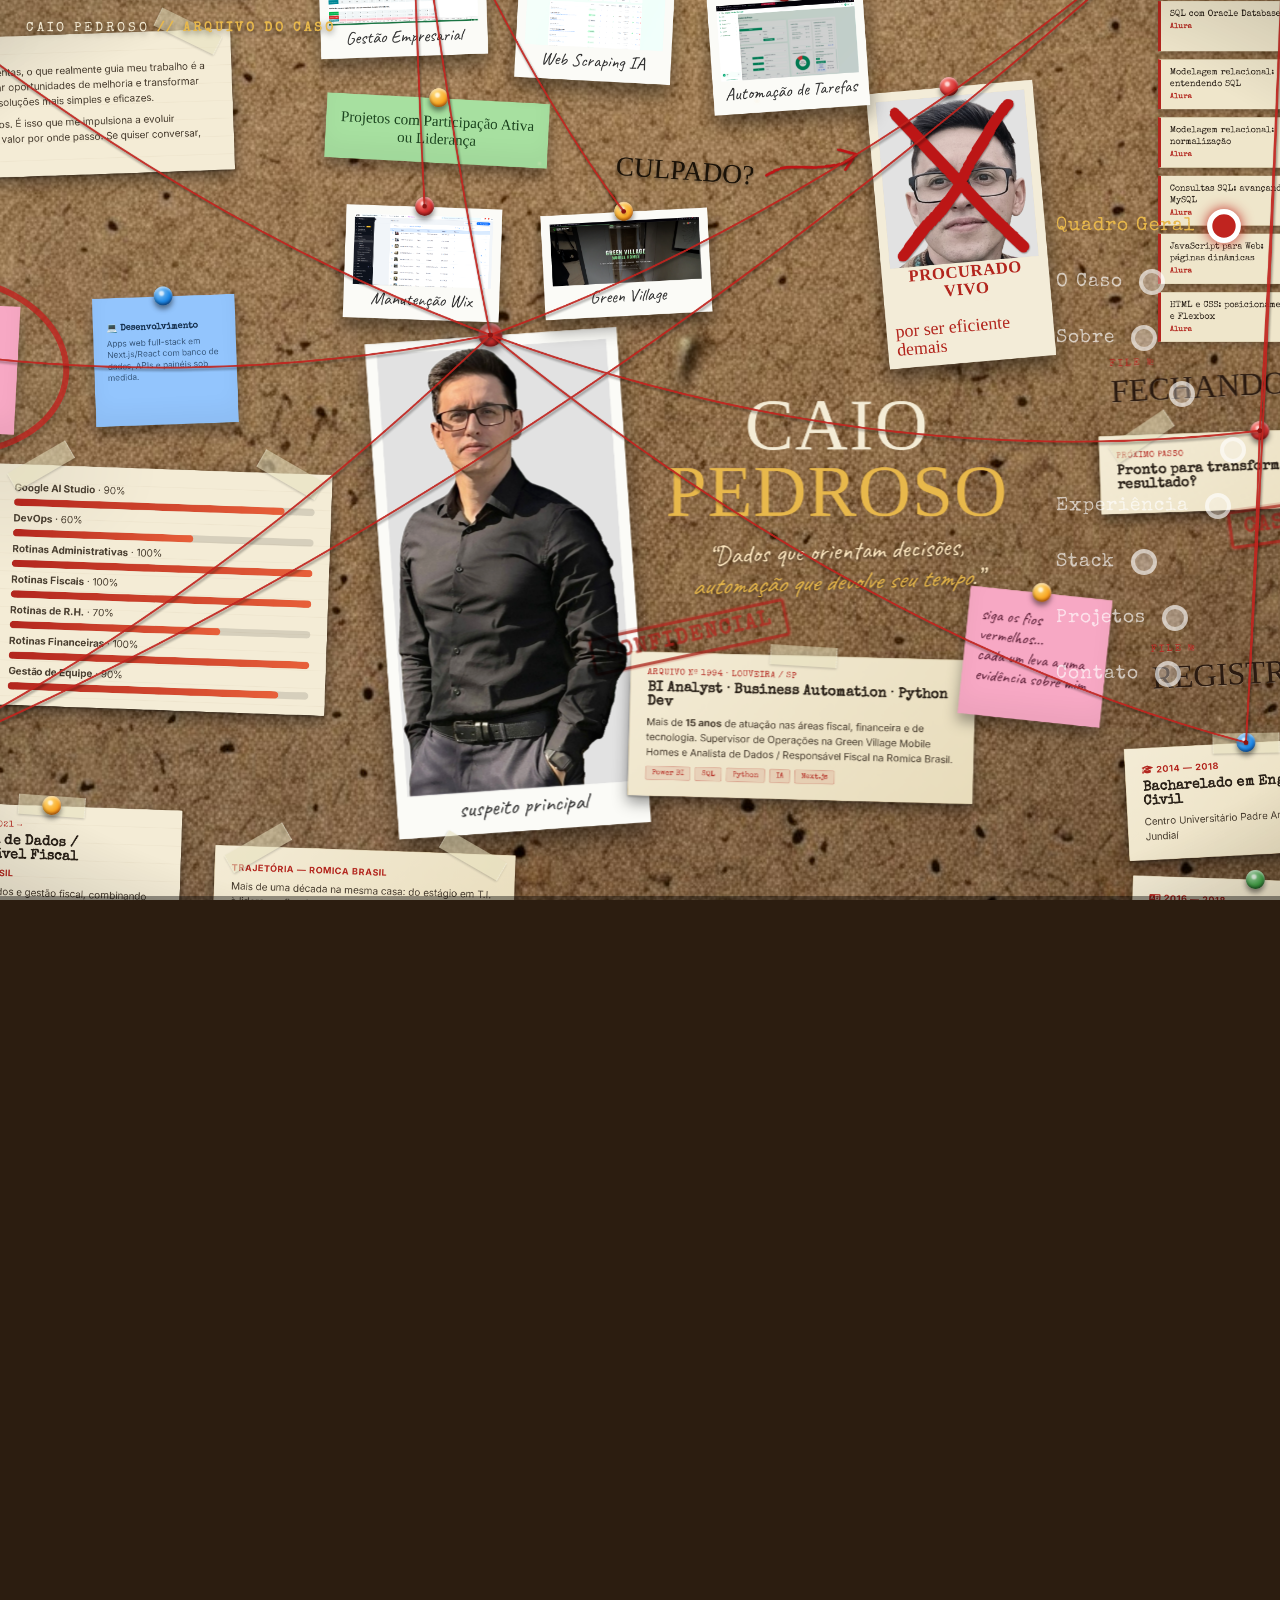
==== commit a82923a4: "feat: refinamentos do quadro (nitidez, lightbox, layout final) - Texto nítido: alterna will-change d" ====
--- a/board.html
+++ b/board.html
@@ -12,7 +12,7 @@
     <link href="https://fonts.googleapis.com/css2?family=Inter:wght@300;400;500;600;700;800;900&family=Special+Elite&family=Permanent+Marker&family=Caveat:wght@500;600;700&display=swap"
         rel="stylesheet">
     <link rel="stylesheet" href="https://cdnjs.cloudflare.com/ajax/libs/font-awesome/6.5.1/css/all.min.css">
-    <link rel="stylesheet" href="assets/css/board.css?v=27">
+    <link rel="stylesheet" href="assets/css/board.css?v=31">
 </head>
 
 <body>
@@ -62,7 +62,7 @@
                     <circle cx="40" cy="69" r="2.8" fill="#bd1717"/>
                 </svg>
 
-                <div class="kw ink" style="left: 4018px; top: 475px; transform: rotate(3deg); font-size: 38px;">VERIFICAR</div>
+                <div class="kw ink" style="left: 3702px; top: 417px; transform: rotate(3deg); font-size: 38px;">VERIFICAR</div>
 
                 <div class="kw" style="left: 2222px; top: 2614px; transform: rotate(-7deg) scale(1.469); font-size: 38px;">PISTA QUENTE</div>
 
@@ -85,7 +85,7 @@
                 </svg>
 
                 <!-- second arrow -->
-                <svg class="doodle" viewBox="0 0 110 80" preserveAspectRatio="none" style="left: 3851px; top: 492px; width: 155px; height: 110px; transform: rotate(-8deg);" aria-hidden="true">
+                <svg class="doodle" viewBox="0 0 110 80" preserveAspectRatio="none" style="left: 3751px; top: 457px; width: 155px; height: 110px; transform: rotate(-116deg) scale(1);" aria-hidden="true">
                     <g filter="url(#rough)" stroke="#bd1717" fill="none" stroke-width="3.2" stroke-linecap="round" stroke-linejoin="round">
                         <path d="M100 12 C 70 30, 42 36, 12 66"/>
                         <path d="M30 58 L 10 68 L 23 50"/>
@@ -128,7 +128,7 @@
 
             <!-- ───────────── 0 · HERO / CASE FILE ───────────── -->
             <section class="cluster" data-step="0" data-name="O Caso" style="left:1420px; top:1680px; width:1800px; height:820px;">
-                <div class="polaroid float" style="position: absolute; left: 238px; top: -44px; width: 360px; --rot: -4deg; transform: rotate(-4deg);">
+                <div class="polaroid float" style="position: absolute; left: 238px; top: -44px; width: 360px; --rot: -4deg; transform: rotate(-4deg) scale(1.259);">
                     <span class="pin" id="pin-hero"></span>
                     <img src="assets/img/hero-img-0150.png" alt="Caio Pedroso">
                     <span class="caption">suspeito principal</span>
@@ -281,18 +281,18 @@
                     Clique em qualquer prova abaixo para vê-la na fotografia.</p>
                 </div>
 
-                <div class="polaroid" id="certPolaroid" style="position: absolute; left: 634px; top: 538px; width: 320px; --rot: 5deg; transform: rotate(5deg); z-index: 7;">
+                <div class="polaroid" id="certPolaroid" style="position: absolute; left: 669px; top: 452px; width: 320px; --rot: 5deg; transform: rotate(5deg); z-index: 7;">
                     <span class="pin amber"></span>
                     <img id="certPhoto" class="zoom" src="assets/certs/alura-power-bi.png" alt="Certificado">
                     <span class="caption" id="certCaption">clique num certificado</span>
                 </div>
 
-                <div class="postit hint-note" style="position: absolute; left: 323px; top: 583px; width: 300px; --rot: -3deg; transform: rotate(-3deg);">
-                    <span class="tape tc"></span>
-                    Click na formação para visualizar o certificado
-                </div>
-
-                <div class="evi-grid" style="position: absolute; left: -174px; top: 812px; width: 1140px;">
+                <div class="postit hint-note" style="position: absolute; left: 344px; top: 590px; width: 300px; --rot: -3deg; transform: rotate(-3deg);">
+                    <span class="tape tc"></span>
+                    Click na fotografia para ampliar a imagem
+                </div>
+
+                <div class="evi-grid" style="position: absolute; left: -164px; top: 810px; width: 1140px;">
                     <div class="evi-chip" data-cert="assets/certs/asimov-pandas-sql.png">Analisando Dados com Pandas e SQL<b>Asimov Academy</b></div>
                     <div class="evi-chip" data-cert="assets/certs/asimov-python-starter.png">Python Starter<b>Asimov Academy</b></div>
                     <div class="evi-chip" data-cert="assets/certs/alura-power-bi.png">Power BI Desktop: 1º dashboard<b>Alura</b></div>
@@ -566,7 +566,7 @@
     <!-- scroll spacer (height set by JS) -->
     <div id="scrollSpacer"></div>
 
-    <script src="assets/js/board.js?v=27"></script>
+    <script src="assets/js/board.js?v=31"></script>
 </body>
 
 </html>
--- a/assets/css/board.css
+++ b/assets/css/board.css
@@ -520,16 +520,16 @@
 /* fullscreen lightbox for diplomas & certificates */
 .lightbox {
     position: fixed; inset: 0; z-index: 2000;
-    background: rgba(10,7,3,0.93);
+    background: rgba(10,7,3,0.94);
     display: none; align-items: center; justify-content: center;
-    padding: 40px; cursor: zoom-out;
+    padding: 18px; cursor: zoom-out;
 }
 .lightbox.open { display: flex; animation: lbFade 0.22s ease; }
 .lightbox img {
-    max-width: 92vw; max-height: 90vh;
-    border: 12px solid #fbfbf7;
-    box-shadow: 0 30px 90px rgba(0,0,0,0.7);
-    background: #fff;
+    /* fill the screen and upscale small certificate images (object-fit keeps aspect) */
+    width: 96vw; height: 94vh;
+    object-fit: contain;
+    filter: drop-shadow(0 24px 70px rgba(0,0,0,0.7));
 }
 .lightbox-x {
     position: fixed; top: 22px; right: 30px;
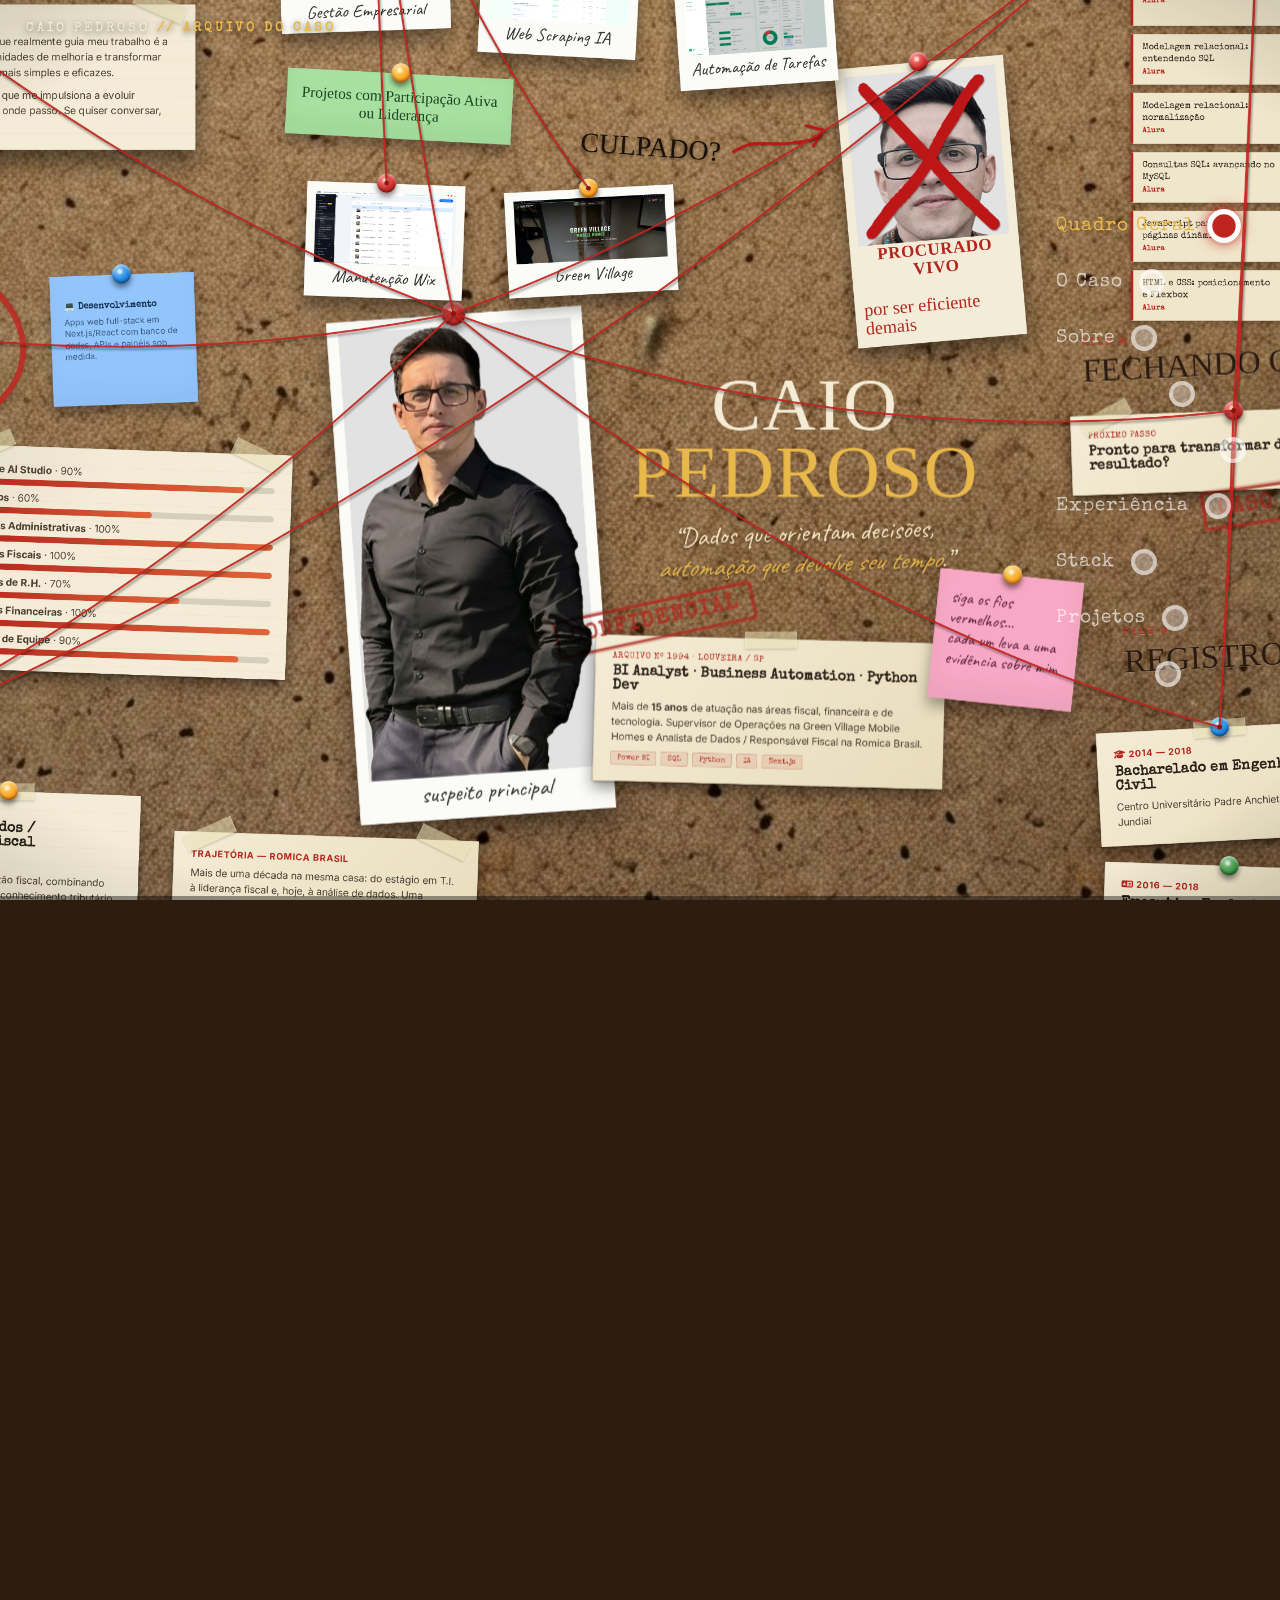
==== commit 06c97435: "feat: versão mobile "nota de resgate" (currículo em recortes) Em telas <= 820px o quadro de investig" ====
--- a/board.html
+++ b/board.html
@@ -9,10 +9,11 @@
         content="Portfólio investigativo de Caio Pedroso — BI Analyst, Business Automation e Python Developer. Um quadro de evidências interativo.">
     <link rel="preconnect" href="https://fonts.googleapis.com">
     <link rel="preconnect" href="https://fonts.gstatic.com" crossorigin>
-    <link href="https://fonts.googleapis.com/css2?family=Inter:wght@300;400;500;600;700;800;900&family=Special+Elite&family=Permanent+Marker&family=Caveat:wght@500;600;700&display=swap"
+    <link href="https://fonts.googleapis.com/css2?family=Inter:wght@300;400;500;600;700;800;900&family=Special+Elite&family=Permanent+Marker&family=Caveat:wght@500;600;700&family=Anton&family=Oswald:wght@400;500;600;700&family=Bebas+Neue&family=Playfair+Display:wght@600;700;800;900&display=swap"
         rel="stylesheet">
     <link rel="stylesheet" href="https://cdnjs.cloudflare.com/ajax/libs/font-awesome/6.5.1/css/all.min.css">
-    <link rel="stylesheet" href="assets/css/board.css?v=31">
+    <link rel="stylesheet" href="assets/css/board.css?v=32">
+    <link rel="stylesheet" href="assets/css/ransom.css?v=3">
 </head>
 
 <body>
@@ -555,18 +556,234 @@
     </div>
     <div class="progress-rail"><i id="progressBar"></i></div>
 
-    <!-- mobile note -->
-    <div class="mobile-note" id="mobileNote">
-        <p style="font-size:22px; letter-spacing:2px;">🔍 ARQUIVO DO CASO</p>
-        <p style="opacity:.8; line-height:1.6;">Esta experiência investigativa é otimizada para tela grande.<br>
-        Para a melhor experiência, abra no desktop.</p>
-        <p><a href="#" onclick="document.getElementById('mobileNote').style.display='none';return false;">Explorar mesmo assim →</a></p>
+    <!-- ═══════════════ VERSÃO MOBILE · NOTA DE RESGATE ═══════════════ -->
+    <div class="ransom" id="ransom">
+        <div class="ransom-inner">
+
+            <!-- ── TOPO · PROCURA-SE ── -->
+            <div class="wanted-banner">
+                <span class="stamp-top">★ PROCURA-SE ★</span>
+            </div>
+
+            <div class="ransom-head center ransom-name">
+                <span class="rl v1">C</span><span class="rl v3">A</span><span class="rl v6">I</span><span class="rl v2">O</span>
+            </div>
+            <div class="ransom-head center ransom-name">
+                <span class="rl v4">P</span><span class="rl v5">E</span><span class="rl v2">D</span><span class="rl v3">R</span><span class="rl v7">O</span><span class="rl v1">S</span><span class="rl v6">O</span>
+            </div>
+
+            <div class="mug">
+                <img class="zoom" src="assets/img/hero-img-0150.png" alt="Caio Pedroso">
+                <span class="cap">o suspeito</span>
+            </div>
+
+            <p class="ransom-tagline">
+                &ldquo;Dados que orientam decisões,<br><em>automação que devolve seu tempo</em>.&rdquo;
+            </p>
+
+            <div class="clip cream rot-l" style="margin-top:22px;">
+                <span class="tape tc"></span>
+                <div class="kicker">Ficha do procurado</div>
+                <div class="entry">
+                    <div class="what">BI Analyst · Business Automation · Python Dev</div>
+                    <div class="where">Última localização: Louveira / SP · +15 anos em atividade</div>
+                </div>
+                <div class="chips">
+                    <span class="chip dark">Power BI</span><span class="chip">SQL</span>
+                    <span class="chip">Python</span><span class="chip red">IA</span><span class="chip">Next.js</span>
+                </div>
+            </div>
+
+            <!-- ── SOBRE (artigo de jornal) ── -->
+            <div class="clip news rot-r">
+                <span class="tape tl"></span><span class="tape tr"></span>
+                <div class="kicker">Depoimento</div>
+                <h2 class="headline big">Quem é ele?</h2>
+                <div class="news-body">
+                    <p>Profissional com mais de <b>15 anos de experiência</b> nas áreas fiscal, financeira e de
+                    tecnologia. Nasceu em 1994, mora em Louveira (SP) e construiu a carreira transformando dados
+                    em decisões mais inteligentes e eficientes.</p>
+                    <p>Hoje atua como <b>Supervisor de Operações</b> na Green Village Mobile Homes e como
+                    <b>Analista de Dados / Responsável Fiscal</b> na Romica Brasil — unindo análise de dados,
+                    automação de processos e apoio à tomada de decisão.</p>
+                    <p>Mais do que as ferramentas, o que guia seu trabalho é enxergar oportunidades de melhoria e
+                    transformar rotinas complexas em soluções simples e eficazes. Movido por desafios e pela
+                    pergunta constante: <em>"como isso pode ser feito de forma melhor?"</em></p>
+                </div>
+                <div class="byline">Excel · Power BI · SQL (MySQL/Oracle) · Python · automação com IA</div>
+            </div>
+
+            <!-- ── FORMAÇÃO ── -->
+            <div class="clip cream rot-l">
+                <span class="tape tc red"></span>
+                <div class="kicker">Registros</div>
+                <h2 class="headline mid">Formação acadêmica</h2>
+                <div class="hint">toque para ver o diploma</div>
+                <div class="entry doc" data-zoom="assets/certs/bacharelado-engenharia-civil.jpeg"><div class="when">2014 — 2018</div><div class="what">Bacharelado em Engenharia Civil</div><div class="where">Centro Universitário Padre Anchieta — Jundiaí</div></div>
+                <div class="entry"><div class="when">2011 — 2013</div><div class="what">Técnico em Publicidade e Propaganda</div><div class="where">Escola Professor Luís Rosa — Jundiaí</div></div>
+                <div class="entry doc" data-zoom="assets/certs/wiseup-english.jpeg"><div class="when">2016 — 2018</div><div class="what">Executive English Course</div><div class="where">Wise Up — Jundiaí</div></div>
+                <div class="entry doc" data-zoom="assets/certs/ec-english-toronto.jpeg"><div class="when">2018</div><div class="what">Executive English Course</div><div class="where">EC English Holdings — Toronto, Canadá</div></div>
+
+                <div class="byline">Idiomas</div>
+                <div class="bar-row"><div class="lbl"><span>Português</span><span>Nativo</span></div><div class="bar"><i style="width:100%"></i></div></div>
+                <div class="bar-row"><div class="lbl"><span>Inglês</span><span>Avançado</span></div><div class="bar"><i style="width:70%"></i></div></div>
+                <div class="bar-row"><div class="lbl"><span>Espanhol</span><span>Básico</span></div><div class="bar"><i style="width:30%"></i></div></div>
+            </div>
+
+            <!-- ── CERTIFICAÇÕES ── -->
+            <div class="clip news rot-r">
+                <span class="tape tl"></span><span class="tape tr"></span>
+                <div class="kicker">Provas documentais</div>
+                <h2 class="headline mid">27 certificações</h2>
+                <div class="hint">toque para ver o certificado</div>
+                <div class="tickets">
+                    <div class="ticket" data-zoom="assets/certs/asimov-pandas-sql.png">Analisando Dados com Pandas e SQL<b>Asimov Academy</b></div>
+                    <div class="ticket" data-zoom="assets/certs/asimov-python-starter.png">Python Starter<b>Asimov Academy</b></div>
+                    <div class="ticket" data-zoom="assets/certs/alura-power-bi.png">Power BI Desktop<b>Alura</b></div>
+                    <div class="ticket" data-zoom="assets/certs/alura-oracle-db.png">Oracle DB: projeções, joins e views<b>Alura</b></div>
+                    <div class="ticket" data-zoom="assets/certs/alura-sql-oracle.png">SQL com Oracle Database<b>Alura</b></div>
+                    <div class="ticket" data-zoom="assets/certs/alura-dml-sql.png">Comandos DML · MySQL<b>Alura</b></div>
+                    <div class="ticket" data-zoom="assets/certs/alura-logica-js.png">Lógica de programação: Pong e JS<b>Alura</b></div>
+                    <div class="ticket" data-zoom="assets/certs/alura-logica-lacos.png">Lógica: laços e listas<b>Alura</b></div>
+                    <div class="ticket" data-zoom="assets/certs/alura-modelagem-bd.png">Modelagem relacional: SQL<b>Alura</b></div>
+                    <div class="ticket" data-zoom="assets/certs/alura-algebra-relacional.png">Modelagem: Álgebra Relacional<b>Alura</b></div>
+                    <div class="ticket" data-zoom="assets/certs/alura-modelagem-logica.png">Modelagem: lógica e física<b>Alura</b></div>
+                    <div class="ticket" data-zoom="assets/certs/alura-entidades.png">Modelagem: entidades e atributos<b>Alura</b></div>
+                    <div class="ticket" data-zoom="assets/certs/alura-normalizacao.png">Modelagem: normalização<b>Alura</b></div>
+                    <div class="ticket" data-zoom="assets/certs/alura-excel-domine.png">Excel: editor de planilhas<b>Alura</b></div>
+                    <div class="ticket" data-zoom="assets/certs/alura-procedures-mysql.png">Procedures SQL · MySQL<b>Alura</b></div>
+                    <div class="ticket" data-zoom="assets/certs/alura-git-github.png">Git e GitHub<b>Alura</b></div>
+                    <div class="ticket" data-zoom="assets/certs/alura-consultas-sql.png">Consultas SQL · MySQL<b>Alura</b></div>
+                    <div class="ticket" data-zoom="assets/certs/alura-sql-mysql.png">SQL com MySQL<b>Alura</b></div>
+                    <div class="ticket" data-zoom="assets/certs/alura-excel-vba.png">Excel: VBA<b>Alura</b></div>
+                    <div class="ticket" data-zoom="assets/certs/alura-js-dom.png">JavaScript: DOM<b>Alura</b></div>
+                    <div class="ticket" data-zoom="assets/certs/alura-js-web.png">JavaScript para Web<b>Alura</b></div>
+                    <div class="ticket" data-zoom="assets/certs/alura-html-css.png">HTML e CSS: responsividade<b>Alura</b></div>
+                    <div class="ticket" data-zoom="assets/certs/alura-html-mobile.png">HTML e CSS: mobile-first<b>Alura</b></div>
+                    <div class="ticket" data-zoom="assets/certs/alura-html-pratica.png">HTML e CSS: praticando<b>Alura</b></div>
+                    <div class="ticket" data-zoom="assets/certs/alura-html-flexbox.png">HTML e CSS: Flexbox<b>Alura</b></div>
+                    <div class="ticket" data-zoom="assets/certs/alura-html-header-footer.png">HTML e CSS: cabeçalho e variáveis<b>Alura</b></div>
+                    <div class="ticket" data-zoom="assets/certs/alura-html-ambiente.png">HTML e CSS: ambientes<b>Alura</b></div>
+                </div>
+            </div>
+
+            <!-- ── EXPERIÊNCIA ── -->
+            <div class="clip cream rot-l">
+                <span class="tape tc"></span>
+                <div class="kicker">Histórico</div>
+                <h2 class="headline mid">Experiência profissional</h2>
+                <div class="entry"><div class="when">SET/2025 — atual</div><div class="what">Supervisor de Operações Brasil</div><div class="where">Green Village Mobile Homes — operações, equipes e automação</div></div>
+                <div class="entry"><div class="when">JAN/2021 — atual</div><div class="what">Analista de Dados / Responsável Fiscal</div><div class="where">Romica Brasil — análise de dados e gestão fiscal</div></div>
+                <div class="entry"><div class="when">2021 — 2025</div><div class="what">Analista de Dados</div><div class="where">Romica · Power BI, Python, SQL, Firebase</div></div>
+                <div class="entry"><div class="when">2014 — 2021</div><div class="what">Responsável Fiscal</div><div class="where">Romica · liderança de equipe de 5</div></div>
+                <div class="entry"><div class="when">2012 — 2014</div><div class="what">Escriturário Fiscal Pleno</div><div class="where">Romica · fechamento contábil</div></div>
+                <div class="entry"><div class="when">2011 — 2012</div><div class="what">Escriturário Fiscal Júnior</div><div class="where">Romica · notas fiscais e impostos</div></div>
+                <div class="entry"><div class="when">2010 — 2011</div><div class="what">Estagiário em Tecnologia</div><div class="where">Romica · suporte e infraestrutura</div></div>
+            </div>
+
+            <!-- ── STACK ── -->
+            <div class="clip yellow rot-r">
+                <span class="tape tl"></span><span class="tape tr"></span>
+                <div class="kicker">Arsenal técnico</div>
+                <h2 class="headline mid">Ferramentas &amp; skills</h2>
+                <div class="bar-row" style="margin-top:10px;"><div class="lbl"><span>Excel Avançado</span><span>100%</span></div><div class="bar"><i style="width:100%"></i></div></div>
+                <div class="bar-row"><div class="lbl"><span>SQL · MySQL · Oracle</span><span>90%</span></div><div class="bar"><i style="width:90%"></i></div></div>
+                <div class="bar-row"><div class="lbl"><span>Python</span><span>85%</span></div><div class="bar"><i style="width:85%"></i></div></div>
+                <div class="bar-row"><div class="lbl"><span>Pandas</span><span>85%</span></div><div class="bar"><i style="width:85%"></i></div></div>
+                <div class="bar-row"><div class="lbl"><span>Power BI</span><span>60%</span></div><div class="bar"><i style="width:60%"></i></div></div>
+                <div class="bar-row"><div class="lbl"><span>Claude</span><span>100%</span></div><div class="bar"><i style="width:100%"></i></div></div>
+                <div class="bar-row"><div class="lbl"><span>OpenAI</span><span>100%</span></div><div class="bar"><i style="width:100%"></i></div></div>
+                <div class="bar-row"><div class="lbl"><span>Google AI Studio</span><span>90%</span></div><div class="bar"><i style="width:90%"></i></div></div>
+                <div class="bar-row"><div class="lbl"><span>DevOps</span><span>60%</span></div><div class="bar"><i style="width:60%"></i></div></div>
+                <div class="bar-row"><div class="lbl"><span>Rotinas Administrativas</span><span>100%</span></div><div class="bar"><i style="width:100%"></i></div></div>
+                <div class="bar-row"><div class="lbl"><span>Rotinas Fiscais</span><span>100%</span></div><div class="bar"><i style="width:100%"></i></div></div>
+                <div class="bar-row"><div class="lbl"><span>Rotinas de R.H.</span><span>70%</span></div><div class="bar"><i style="width:70%"></i></div></div>
+                <div class="bar-row"><div class="lbl"><span>Rotinas Financeiras</span><span>100%</span></div><div class="bar"><i style="width:100%"></i></div></div>
+                <div class="bar-row"><div class="lbl"><span>Gestão de Equipe</span><span>90%</span></div><div class="bar"><i style="width:90%"></i></div></div>
+            </div>
+
+            <!-- ── PROJETOS ── -->
+            <div class="clip white" style="transform: rotate(-0.6deg);">
+                <span class="tape tc red"></span>
+                <div class="kicker">Cenas do crime</div>
+                <h2 class="headline mid">Projetos</h2>
+
+                <div class="hint">toque na foto para ampliar</div>
+
+                <div class="proj">
+                    <div class="shot"><img class="zoom" src="assets/img/greengo-app.png" alt="Gestão Financeira IA"><span class="cap">★ Gestão Financeira IA</span></div>
+                    <h4>Gestão Financeira Inteligente</h4>
+                    <p>Aplicação completa de gestão financeira pessoal: investimentos em renda variável e fixa, múltiplas contas, cartões, metas e relatórios. Agente de IA via WhatsApp para lançamentos, edição e relatórios. <span style="white-space:nowrap;">Next.js · PostgreSQL · IA · WhatsApp</span></p>
+                    <a class="link" href="https://app.ggreengo.com" target="_blank" rel="noopener">Acessar projeto</a>
+                </div>
+
+                <div class="proj">
+                    <div class="shot"><img class="zoom" src="assets/img/gfp.png" alt="Gestão Financeira Pessoal"><span class="cap">Planilha GFP</span></div>
+                    <h4>Gestão Financeira Pessoal</h4>
+                    <p>Planilha completa com lançamentos dinâmicos, macros, login com senha, banco de dados oculto, múltiplos cartões, investimentos, cálculo de aposentadoria e relatórios. <span style="white-space:nowrap;">Excel · VBA · Macros</span></p>
+                </div>
+
+                <div class="proj">
+                    <div class="shot"><img class="zoom" src="assets/img/planilha-empresa.png" alt="Gestão Empresarial" onerror="this.style.opacity=.4"><span class="cap">Gestão Empresarial</span></div>
+                    <h4>Gestão Empresarial</h4>
+                    <p>Planilha versátil para gestão empresarial de qualquer segmento, com cálculos, análises e relatórios complexos para apoiar o empresário no dia a dia. <span style="white-space:nowrap;">Excel · VBA · Análise</span></p>
+                </div>
+
+                <div class="proj">
+                    <div class="shot"><img class="zoom" src="assets/img/gestão-nextjs.png" alt="Gestão Empresarial Complexa" onerror="this.style.opacity=.4"><span class="cap">★ Gestão Complexa</span></div>
+                    <h4>Gestão Empresarial Complexa</h4>
+                    <p>App web completa: login multinível, ponto digital, Vendas com 3+ mil anúncios via API, Logística, RH com folha automática, Financeiro com fluxo de caixa, CEO, T.I. e Desenvolvedor. <span style="white-space:nowrap;">React · Tailwind · SQLite · API</span></p>
+                </div>
+
+                <div class="proj">
+                    <div class="shot"><img class="zoom" src="assets/img/automation-activity.png" alt="Automação de Tarefas"><span class="cap">Automação de Tarefas</span></div>
+                    <h4>Automação de Tarefas Empresariais</h4>
+                    <p>Aplicação interna para modernizar tarefas empresariais: formação de preço, controle de estoque e geração de rotas logísticas e romaneios diários. <span style="white-space:nowrap;">Next.js · Prisma · API</span></p>
+                </div>
+
+                <div class="proj">
+                    <div class="shot"><img class="zoom" src="assets/img/webscraper-project.png" alt="Web Scraping IA"><span class="cap">Web Scraping IA</span></div>
+                    <h4>Web Scraping Inteligente</h4>
+                    <p>Coleta automatizada de anúncios de diversos fornecedores; agente de IA padroniza, traduz, organiza e calcula preços finais, gravando direto em PostgreSQL. <span style="white-space:nowrap;">Python · Next.js · IA · PostgreSQL</span></p>
+                </div>
+
+                <div class="proj">
+                    <div class="shot"><img class="zoom" src="assets/img/greenvillage-site.png" alt="Green Village Mobile Homes" onerror="this.style.opacity=.4"><span class="cap">Green Village</span></div>
+                    <h4>Green Village Mobile Homes</h4>
+                    <p>Site institucional de empresa portuguesa de casas móveis. Liderança de equipe e coordenação de frontend/backend, com foco em conversão. <span style="white-space:nowrap;">Next.js · Frontend · Liderança</span></p>
+                    <a class="link" href="https://greenvillagemobilehomes.com" target="_blank" rel="noopener">Visitar site</a>
+                </div>
+
+                <div class="proj">
+                    <div class="shot"><img class="zoom" src="assets/img/gv-wix-site.png" alt="Manutenção Site Wix" onerror="this.style.opacity=.4"><span class="cap">Manutenção Wix</span></div>
+                    <h4>Manutenção de Website (Wix)</h4>
+                    <p>Administração, manutenção e atualização contínua de site institucional em Wix, com coordenação da equipe de T.I. e garantia de performance e integridade do conteúdo. <span style="white-space:nowrap;">Wix · Gestão · T.I.</span></p>
+                </div>
+            </div>
+
+            <!-- ── CONTATO ── -->
+            <div class="clip yellow rot-r">
+                <span class="tape tl"></span><span class="tape tr"></span>
+                <div class="ransom-head center sm" style="margin-bottom:8px;">
+                    <span class="rl v6">R</span><span class="rl v3">E</span><span class="rl v2">C</span><span class="rl v4">O</span><span class="rl v5">M</span><span class="rl v1">P</span><span class="rl v7">E</span><span class="rl v3">N</span><span class="rl v2">S</span><span class="rl v6">A</span>
+                </div>
+                <p style="text-align:center; font-family:'Playfair Display',serif; font-size:15px; margin-bottom:4px;">Um profissional que resolve o caso. Fale comigo:</p>
+                <div class="contacts">
+                    <a href="mailto:cjgpedroso@gmail.com"><i class="fas fa-envelope"></i><span>E-mail<small>cjgpedroso@gmail.com</small></span></a>
+                    <a href="https://wa.me/5511945487575" target="_blank" rel="noopener"><i class="fab fa-whatsapp"></i><span>WhatsApp<small>+55 11 94548-7575</small></span></a>
+                    <a href="https://linkedin.com/in/caiojgpedroso" target="_blank" rel="noopener"><i class="fab fa-linkedin-in"></i><span>LinkedIn<small>/in/caiojgpedroso</small></span></a>
+                    <a href="https://github.com/cjgpedroso-coder" target="_blank" rel="noopener"><i class="fab fa-github"></i><span>GitHub<small>/cjgpedroso-coder</small></span></a>
+                </div>
+            </div>
+
+            <div class="ransom-foot">CASO #1994 · © 2026 CAIO PEDROSO</div>
+        </div>
     </div>
 
     <!-- scroll spacer (height set by JS) -->
     <div id="scrollSpacer"></div>
 
-    <script src="assets/js/board.js?v=31"></script>
+    <script src="assets/js/board.js?v=33"></script>
 </body>
 
 </html>
--- a/assets/css/ransom.css
+++ b/assets/css/ransom.css
@@ -0,0 +1,281 @@
+/* ═══════════════════════════════════════════════════════════════
+   CAIO PEDROSO — VERSÃO MOBILE · "NOTA DE RESGATE"
+   Currículo em forma de recortes de jornal/revista (ransom note).
+   Aparece só em telas pequenas; o quadro (desktop) some.
+   ═══════════════════════════════════════════════════════════════ */
+
+/* ── Troca automática desktop / mobile ───────────────────────── */
+.ransom { display: none; }
+
+@media (max-width: 820px) {
+    /* esconde o quadro de investigação */
+    .stage, .ui, .progress-rail, #scrollSpacer, .loader { display: none !important; }
+    body { overflow-x: hidden; overflow-y: auto; height: auto; }
+    .ransom { display: block; }
+}
+
+/* ═══════════════ FOLHA / MESA ═══════════════ */
+.ransom {
+    position: relative;
+    min-height: 100vh;
+    padding: 26px 16px 60px;
+    color: #1b140c;
+    background-color: #b39f7c;
+    background-image:
+        radial-gradient(140% 120% at 50% -10%, rgba(255,240,210,0.25), transparent 55%),
+        repeating-linear-gradient(92deg, rgba(0,0,0,0.025) 0 1px, transparent 1px 26px),
+        linear-gradient(160deg, #c4ad86, #a88f68);
+    box-shadow: inset 0 0 160px rgba(60,40,15,0.5);
+    overflow: hidden;
+}
+
+.ransom-inner {
+    position: relative;
+    max-width: 560px;
+    margin: 0 auto;
+    z-index: 1;
+}
+
+/* ═══════════════ PEÇAS DE PAPEL (clippings) ═══════════════ */
+.clip {
+    position: relative;
+    background: #f4ecd8;
+    color: #1f1810;
+    padding: 20px 20px 22px;
+    margin: 0 6px 30px;
+    box-shadow: 0 10px 22px rgba(0,0,0,0.4), 0 2px 4px rgba(0,0,0,0.25);
+    border-radius: 2px;
+}
+.clip.rot-l { transform: rotate(-1.6deg); }
+.clip.rot-r { transform: rotate(1.4deg); }
+.clip.cream  { background: #f4ecd8; }
+.clip.white  { background: #fbfaf6; }
+.clip.news   { background: #ded8c9; }   /* jornal envelhecido */
+.clip.yellow { background: #f3e6a6; }
+
+/* recorte de jornal (texto serifado + meio-tom) */
+.news-body {
+    font-family: 'Playfair Display', Georgia, serif;
+    font-size: 16px;
+    line-height: 1.55;
+    color: #2a2118;
+    text-align: justify;
+}
+.news-body p + p { margin-top: 10px; }
+.news-body b { font-weight: 700; }
+.clip.news {
+    background-image:
+        radial-gradient(rgba(0,0,0,0.05) 0.6px, transparent 0.7px);
+    background-size: 4px 4px;
+    filter: sepia(0.12);
+}
+
+/* manchete do recorte */
+.headline {
+    font-family: 'Anton', 'Oswald', sans-serif;
+    font-weight: 400;
+    letter-spacing: 0.5px;
+    line-height: 0.98;
+    text-transform: uppercase;
+    color: #16110a;
+    margin-bottom: 6px;
+}
+.headline.big { font-size: 30px; }
+.headline.mid { font-size: 23px; }
+.kicker {
+    font-family: 'Special Elite', monospace;
+    font-size: 11px;
+    letter-spacing: 2px;
+    text-transform: uppercase;
+    color: #b3261e;
+    margin-bottom: 6px;
+}
+.byline {
+    font-family: 'Special Elite', monospace;
+    font-size: 11px; color: #6a5b45;
+    border-top: 1px solid rgba(0,0,0,0.18);
+    margin-top: 12px; padding-top: 8px;
+}
+
+/* ═══════════════ FITA / GRAMPO / CLIPE ═══════════════ */
+.tape {
+    position: absolute;
+    width: 92px; height: 30px;
+    background: rgba(232,225,180,0.55);
+    box-shadow: 0 2px 4px rgba(0,0,0,0.18);
+    border-left: 1px dashed rgba(255,255,255,0.45);
+    border-right: 1px dashed rgba(255,255,255,0.45);
+    z-index: 3;
+}
+.tape.tc { top: -14px; left: 50%; transform: translateX(-50%) rotate(-2deg); }
+.tape.tl { top: -12px; left: 16px; transform: rotate(-26deg); }
+.tape.tr { top: -12px; right: 16px; transform: rotate(24deg); }
+.tape.red { background: rgba(196,40,35,0.4); }
+
+/* ═══════════════ LETRAS RECORTADAS (ransom) ═══════════════ */
+.ransom-head { display: flex; flex-wrap: wrap; gap: 4px 3px; align-items: flex-end; }
+.ransom-head.center { justify-content: center; }
+.rl {
+    display: inline-block;
+    padding: 2px 7px 4px;
+    font-weight: 700;
+    line-height: 1;
+    border-radius: 2px;
+    box-shadow: 0 3px 5px rgba(0,0,0,0.3);
+}
+.ransom-head .rl { font-size: 40px; }
+.ransom-head.sm .rl { font-size: 26px; padding: 1px 5px 3px; }
+
+/* variantes de recorte */
+.v1 { background: #fbfaf6; color: #111; font-family: 'Playfair Display', serif; transform: rotate(-4deg); }
+.v2 { background: #161310; color: #fdfdf7; font-family: 'Anton', sans-serif; transform: rotate(3deg); }
+.v3 { background: #d8d2c4; color: #16110a; font-family: 'Oswald', sans-serif; transform: rotate(-2deg); }
+.v4 { background: #f4d03f; color: #1a1304; font-family: 'Bebas Neue', sans-serif; transform: rotate(4deg); padding-left: 9px; padding-right: 9px; }
+.v5 { background: #efe7d2; color: #2a2118; font-family: 'Special Elite', monospace; transform: rotate(2deg); }
+.v6 { background: #c0241f; color: #fff; font-family: 'Anton', sans-serif; transform: rotate(-3deg); }
+.v7 { background: #2e5aa8; color: #fff; font-family: 'Oswald', sans-serif; transform: rotate(2deg); }
+
+/* ═══════════════ TOPO · PROCURA-SE ═══════════════ */
+.wanted-banner {
+    text-align: center;
+    margin: 4px 6px 18px;
+}
+.wanted-banner .stamp-top {
+    display: inline-block;
+    font-family: 'Special Elite', monospace;
+    font-size: 12px; letter-spacing: 4px;
+    color: #b3261e; border: 3px solid #b3261e;
+    padding: 4px 14px; border-radius: 4px;
+    transform: rotate(-3deg);
+    opacity: 0.85;
+}
+.ransom-name { margin: 14px 0 10px; }
+
+.mug {
+    position: relative;
+    width: 200px; margin: 6px auto 0;
+    background: #fbfbf7;
+    padding: 12px 12px 40px;
+    box-shadow: 0 14px 26px rgba(0,0,0,0.45);
+    transform: rotate(-2deg);
+}
+.mug img { display: block; width: 100%; filter: grayscale(0.25) contrast(1.05); }
+.mug .cap {
+    position: absolute; bottom: 10px; left: 0; right: 0;
+    text-align: center;
+    font-family: 'Caveat', cursive; font-size: 20px; color: #444;
+}
+.ransom-tagline {
+    text-align: center;
+    font-family: 'Caveat', cursive;
+    font-size: 24px; line-height: 1.2;
+    color: #2a2118; margin: 16px 8px 0;
+}
+.ransom-tagline em { color: #b3261e; font-style: italic; }
+
+/* ═══════════════ LISTAS / TAGS / BARRAS ═══════════════ */
+.chips { display: flex; flex-wrap: wrap; gap: 7px; margin-top: 10px; }
+.chip {
+    font-family: 'Oswald', sans-serif;
+    font-size: 12.5px; letter-spacing: 0.5px;
+    padding: 4px 9px; border-radius: 2px;
+    background: #e9dfc4; color: #2a2118;
+    border: 1px solid rgba(0,0,0,0.15);
+    box-shadow: 0 2px 3px rgba(0,0,0,0.18);
+}
+.chip.dark { background: #161310; color: #fdfdf7; }
+.chip.red  { background: #c0241f; color: #fff; }
+
+.bar-row { margin-top: 9px; font-family: 'Special Elite', monospace; font-size: 13px; }
+.bar-row .lbl { display: flex; justify-content: space-between; }
+.bar { height: 11px; margin-top: 4px; background: rgba(0,0,0,0.12); border-radius: 5px; overflow: hidden; }
+.bar > i { display: block; height: 100%; background: linear-gradient(90deg, #b3261e, #e0653a); }
+
+/* dica de toque */
+.hint {
+    font-family: 'Special Elite', monospace;
+    font-size: 11px; letter-spacing: 1px;
+    color: #b3261e; opacity: 0.85; margin: 2px 0 8px;
+}
+.hint::before { content: "👆 "; }
+
+/* item de lista (formação / certificação / experiência) */
+.entry { margin-top: 12px; }
+/* entradas/tíquetes clicáveis (abrem o documento) */
+.entry.doc, .ticket[data-zoom] { cursor: pointer; position: relative; }
+.entry.doc { border-left: 3px solid #b3261e; padding-left: 10px; }
+.entry.doc:active { background: rgba(179,38,30,0.06); }
+.ticket[data-zoom] { transition: transform 0.12s ease, box-shadow 0.12s ease; }
+.ticket[data-zoom]:active { transform: scale(0.97); box-shadow: 0 1px 3px rgba(0,0,0,0.25); }
+.ticket[data-zoom]::after {
+    content: "\f00e"; /* magnifying glass */
+    font-family: "Font Awesome 6 Free"; font-weight: 900;
+    position: absolute; top: 5px; right: 6px;
+    font-size: 9px; color: #b3261e; opacity: 0.55;
+}
+.entry:first-of-type { margin-top: 4px; }
+.entry .when {
+    font-family: 'Special Elite', monospace; font-size: 11px;
+    letter-spacing: 1px; color: #b3261e;
+}
+.entry .what { font-family: 'Oswald', sans-serif; font-size: 17px; font-weight: 600; color: #16110a; line-height: 1.1; margin-top: 1px; }
+.entry .where { font-family: 'Playfair Display', serif; font-size: 14px; color: #4a3f31; }
+
+/* grade de certificados (tíquetes) */
+.tickets { display: flex; flex-wrap: wrap; gap: 7px; margin-top: 10px; }
+.ticket {
+    flex: 0 0 calc(50% - 4px);
+    background: #efe6cb;
+    border-left: 4px solid #b3261e;
+    padding: 7px 9px;
+    font-family: 'Special Elite', monospace;
+    font-size: 11.5px; line-height: 1.25;
+    box-shadow: 0 2px 5px rgba(0,0,0,0.2);
+}
+.ticket b { display: block; color: #b3261e; font-size: 10px; margin-top: 2px; }
+
+/* ═══════════════ FOTO DE PROJETO (recorte) ═══════════════ */
+.shot {
+    position: relative;
+    background: #fbfbf7;
+    padding: 9px 9px 34px;
+    box-shadow: 0 10px 20px rgba(0,0,0,0.4);
+    cursor: zoom-in;
+}
+.shot img { display: block; width: 100%; }
+.shot .cap {
+    position: absolute; bottom: 8px; left: 0; right: 0; text-align: center;
+    font-family: 'Caveat', cursive; font-size: 18px; color: #444;
+}
+.proj { margin-top: 16px; }
+.proj:first-of-type { margin-top: 4px; }
+.proj h4 { font-family: 'Oswald', sans-serif; font-size: 17px; color: #16110a; margin: 8px 0 3px; }
+.proj p { font-family: 'Playfair Display', serif; font-size: 14px; line-height: 1.5; color: #2a2118; }
+.proj .link {
+    display: inline-block; margin-top: 8px;
+    font-family: 'Special Elite', monospace; font-size: 12px;
+    background: #b3261e; color: #fff; text-decoration: none;
+    padding: 7px 12px; border-radius: 3px;
+}
+
+/* ═══════════════ CONTATO ═══════════════ */
+.contacts { display: flex; flex-direction: column; gap: 10px; margin-top: 12px; }
+.contacts a {
+    display: flex; align-items: center; gap: 12px;
+    font-family: 'Oswald', sans-serif; font-size: 16px;
+    color: #16110a; text-decoration: none;
+    background: #efe6cb; border: 1px solid rgba(0,0,0,0.15);
+    padding: 12px 14px; border-radius: 3px;
+    box-shadow: 0 3px 6px rgba(0,0,0,0.2);
+}
+.contacts a i { width: 24px; text-align: center; font-size: 19px; color: #b3261e; }
+.contacts a small { display: block; font-family: 'Special Elite', monospace; font-size: 11px; color: #6a5b45; }
+
+.ransom-foot {
+    text-align: center; margin-top: 26px;
+    font-family: 'Special Elite', monospace; font-size: 11px;
+    letter-spacing: 1px; color: #5a4a32;
+}
+
+/* ═══════════════ LIGHTBOX (reaproveita o do desktop) ═══════════════ */
+/* .lightbox já é definido em board.css */
